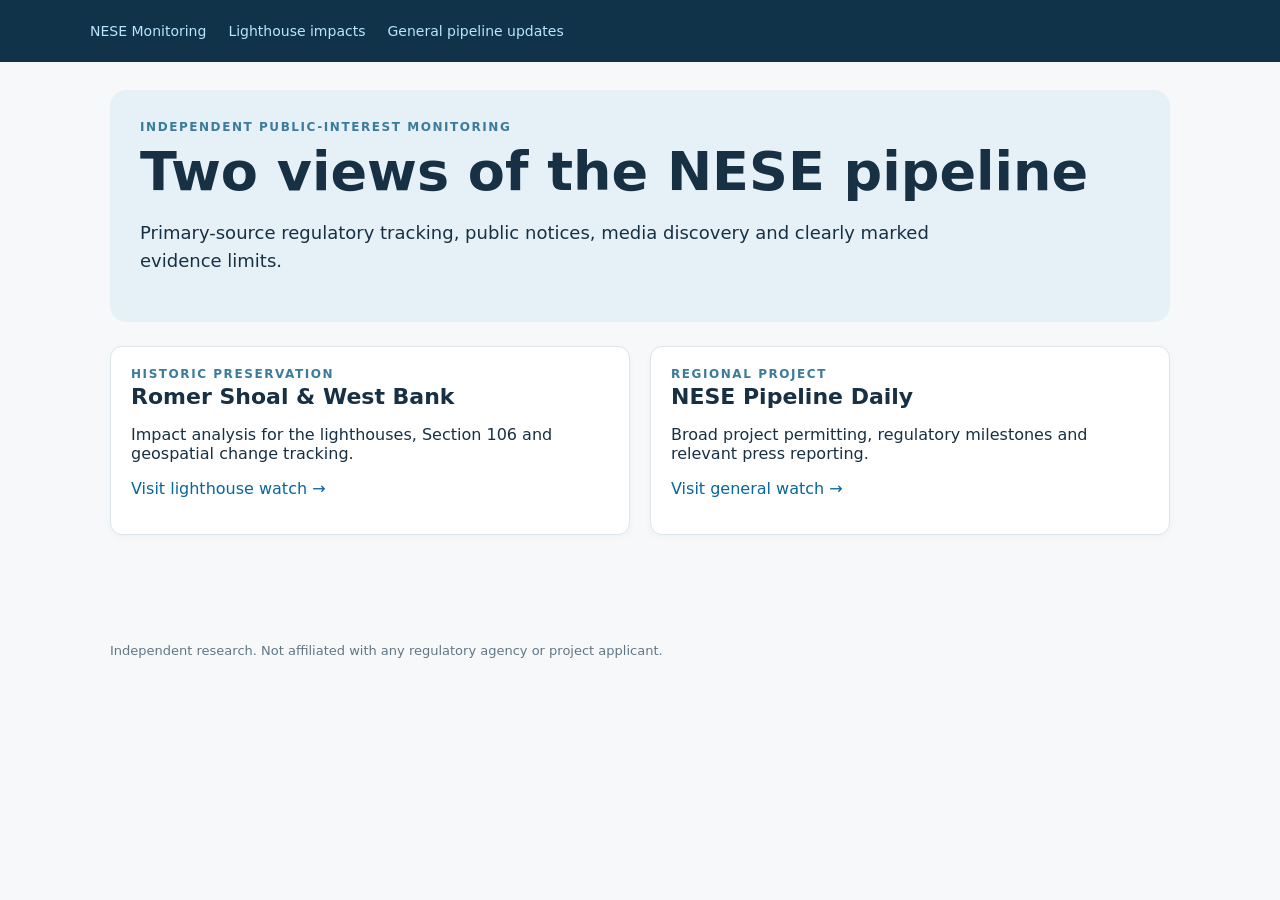
==== index.html @ 48499cb7 "Add public NESE monitoring site: index.html" ====
<!doctype html><html lang="en"><head><meta charset="utf-8"><meta name="viewport" content="width=device-width,initial-scale=1"><title>NESE Independent Monitoring</title><link rel="stylesheet" href="/assets/style.css"></head><body><header><nav><a href="/">NESE Monitoring</a><a href="/lighthouse/">Lighthouse impacts</a><a href="/pipeline/">General pipeline updates</a></nav></header><main><section class="hero"><div class="eyebrow">Independent public-interest monitoring</div><h1>Two views of the NESE pipeline</h1><p class="lead">Primary-source regulatory tracking, public notices, media discovery and clearly marked evidence limits.</p></section><div class="two"><section class="card"><div class="eyebrow">Historic preservation</div><h2>Romer Shoal & West Bank</h2><p>Impact analysis for the lighthouses, Section 106 and geospatial change tracking.</p><p><a href="/lighthouse/">Visit lighthouse watch →</a></p></section><section class="card"><div class="eyebrow">Regional project</div><h2>NESE Pipeline Daily</h2><p>Broad project permitting, regulatory milestones and relevant press reporting.</p><p><a href="/pipeline/">Visit general watch →</a></p></section></div></main><footer>Independent research. Not affiliated with any regulatory agency or project applicant.</footer></body></html>
---- assets/style.css ----
:root{font-family:Inter,system-ui,-apple-system,sans-serif;background:#f6f8fa;color:#183044;font-synthesis:none}*{box-sizing:border-box}body{margin:0}a{color:#07669d;text-decoration:none}a:hover{text-decoration:underline}header{background:#103349;color:white;padding:23px max(24px,calc((100vw - 1100px)/2))}header a{color:#b8e5ff}nav{display:flex;gap:22px;flex-wrap:wrap;font-size:14px}main{max-width:1100px;margin:auto;padding:28px 20px 90px}.eyebrow{text-transform:uppercase;letter-spacing:.13em;font-size:12px;font-weight:700;color:#3b7b9c}.hero{background:#e6f1f7;border-radius:16px;padding:30px;margin-bottom:24px}.hero h1{font-size:clamp(32px,5vw,54px);line-height:1.05;margin:10px 0}.lead{font-size:18px;line-height:1.55;max-width:850px}.grid{display:grid;grid-template-columns:2fr 1fr;gap:24px}.card{background:white;border:1px solid #dce5ea;border-radius:12px;padding:20px;margin-bottom:18px;box-shadow:0 2px 8px #10334908}h2{font-size:22px;margin:3px 0 14px}h3{margin:14px 0 8px;font-size:16px}.bullets{padding-left:21px}.bullets li{margin:12px 0;line-height:1.5}.tag{font-size:11px;border-radius:20px;padding:4px 10px;font-weight:700;text-transform:uppercase;white-space:nowrap}.verified{background:#e2f2e9;color:#266345}.unverified{background:#fff2da;color:#805317}.date{color:#537083;font-size:13px}.source{font-size:13px;margin-top:6px;word-break:break-word}.entry{border-top:1px solid #e3e9ef;padding:14px 0}.entry:first-of-type{border-top:0}.entry h3{margin:6px 0}.status{font-weight:600;color:#375870}.muted{color:#60798b}.two{display:grid;grid-template-columns:1fr 1fr;gap:20px}footer{max-width:1100px;margin:0 auto 40px;padding:0 20px;color:#617786;font-size:13px}@media(max-width:750px){.grid,.two{grid-template-columns:1fr}header{padding:20px}.hero{padding:22px}}
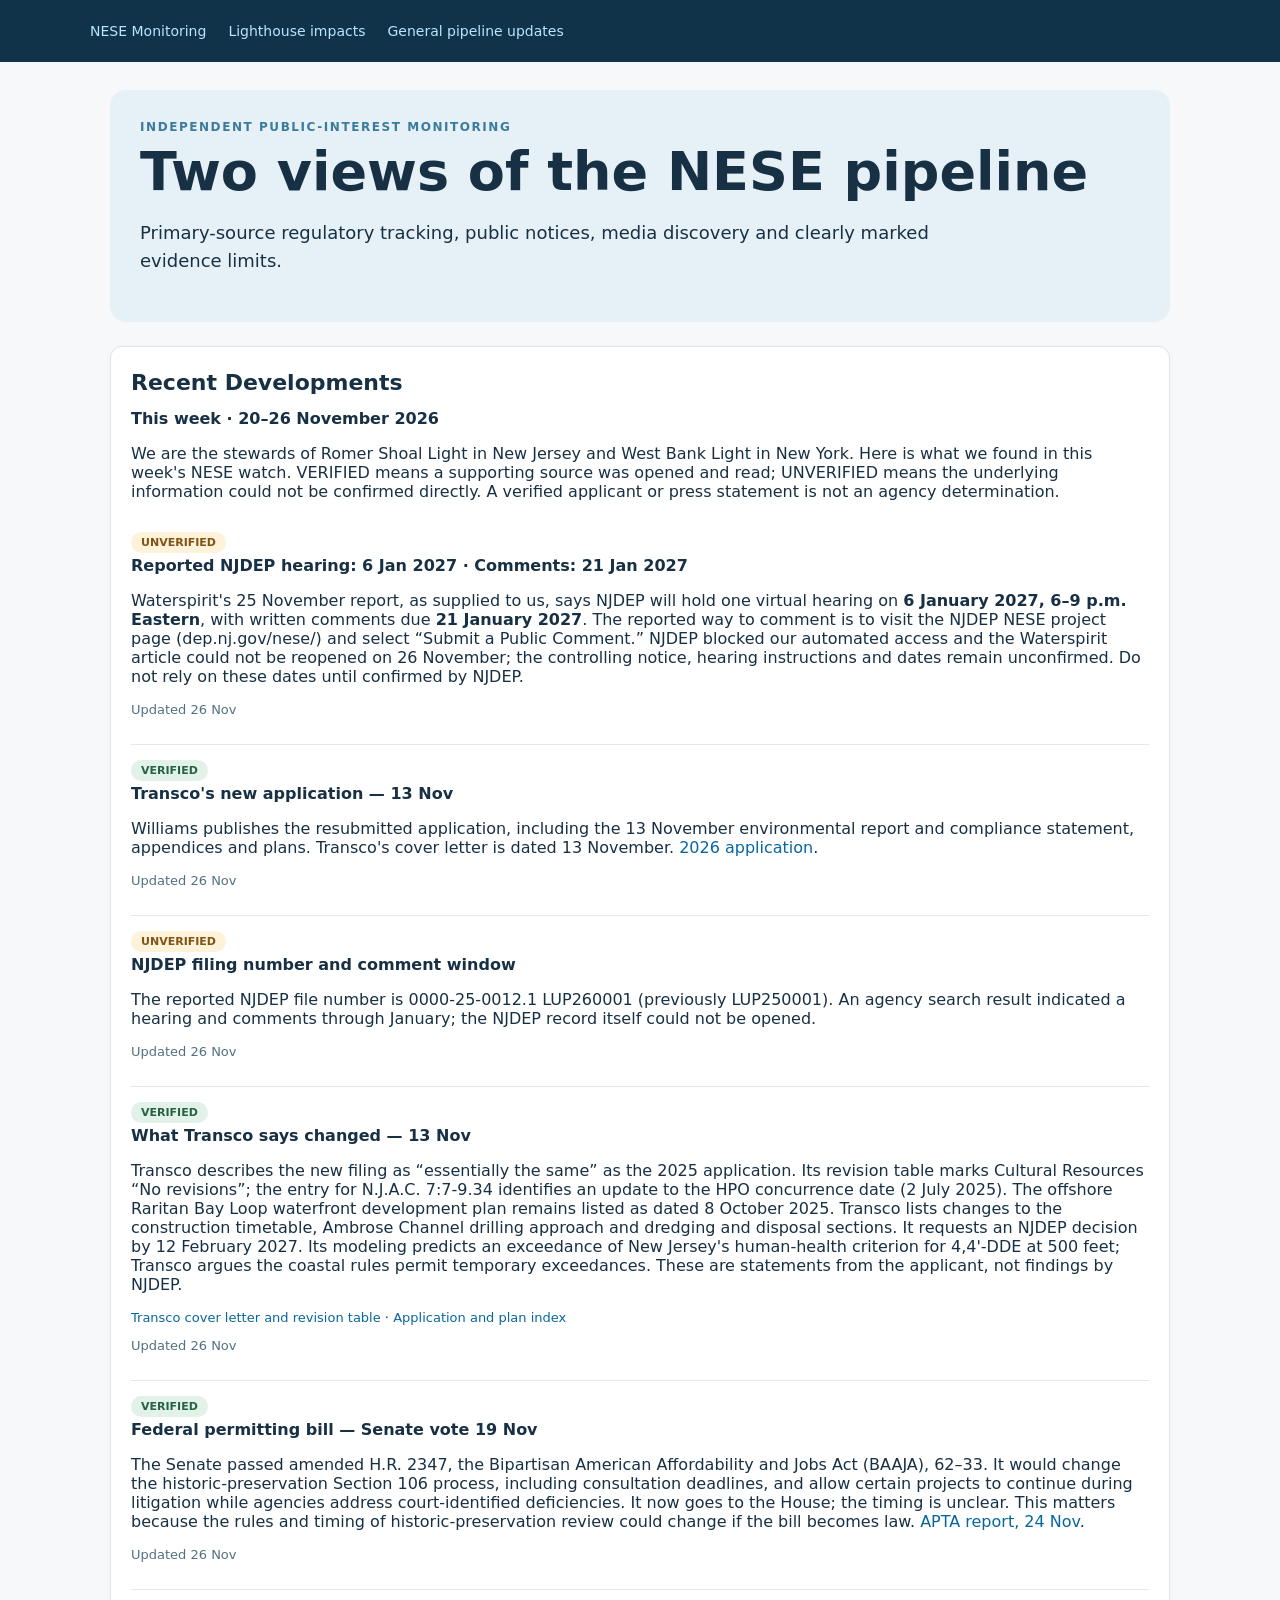
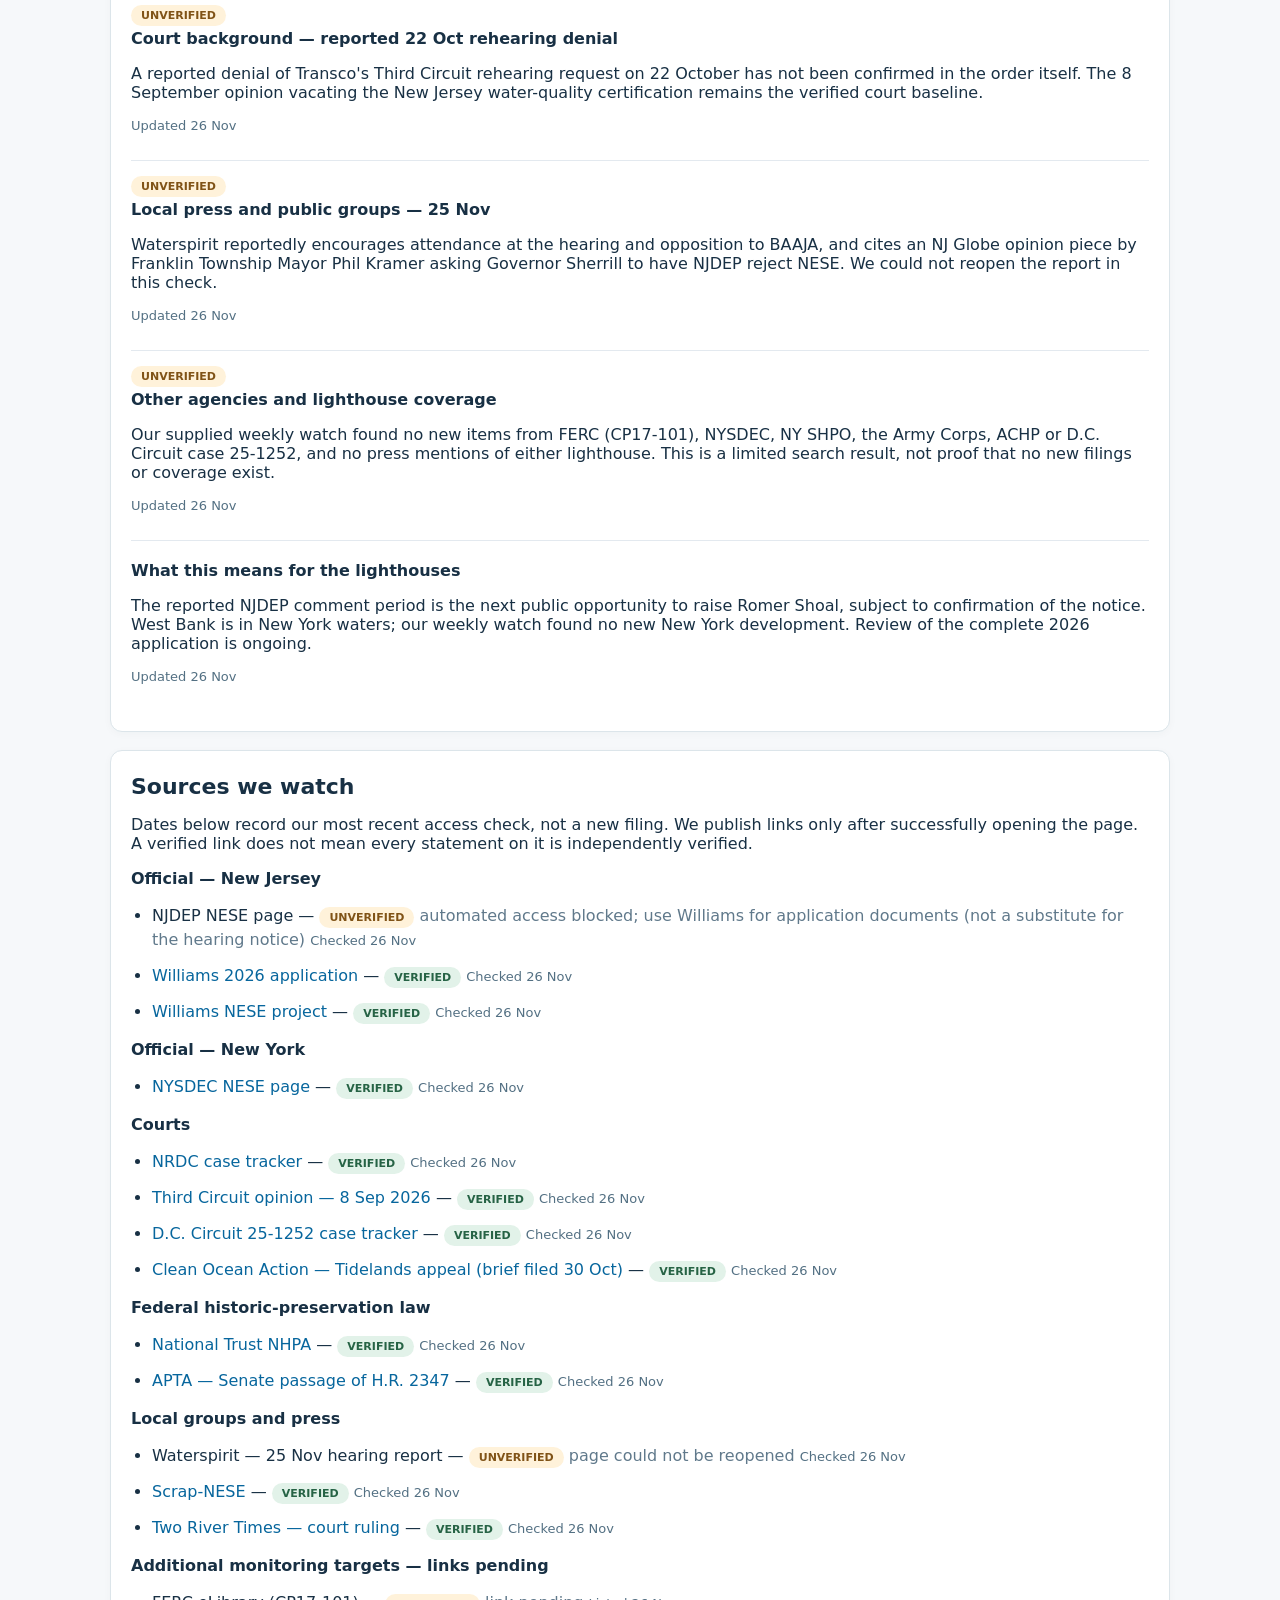
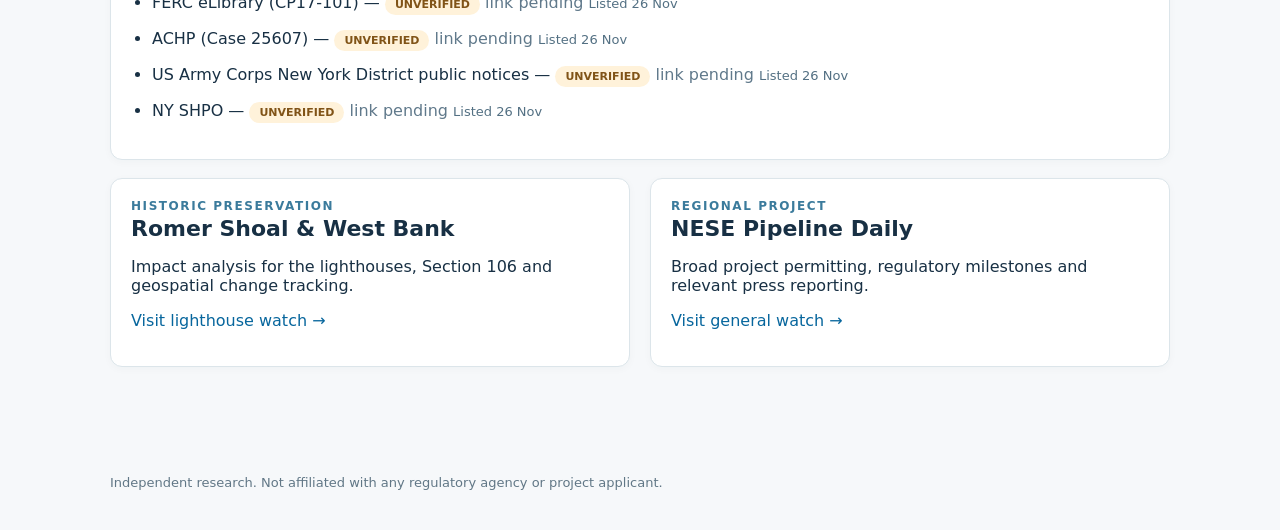
==== commit 3793209f: "Publish dated Nov 20–26 NESE developments and monitored sources" ====
--- a/index.html
+++ b/index.html
@@ -1 +1 @@
-<!doctype html><html lang="en"><head><meta charset="utf-8"><meta name="viewport" content="width=device-width,initial-scale=1"><title>NESE Independent Monitoring</title><link rel="stylesheet" href="/assets/style.css"></head><body><header><nav><a href="/">NESE Monitoring</a><a href="/lighthouse/">Lighthouse impacts</a><a href="/pipeline/">General pipeline updates</a></nav></header><main><section class="hero"><div class="eyebrow">Independent public-interest monitoring</div><h1>Two views of the NESE pipeline</h1><p class="lead">Primary-source regulatory tracking, public notices, media discovery and clearly marked evidence limits.</p></section><div class="two"><section class="card"><div class="eyebrow">Historic preservation</div><h2>Romer Shoal & West Bank</h2><p>Impact analysis for the lighthouses, Section 106 and geospatial change tracking.</p><p><a href="/lighthouse/">Visit lighthouse watch →</a></p></section><section class="card"><div class="eyebrow">Regional project</div><h2>NESE Pipeline Daily</h2><p>Broad project permitting, regulatory milestones and relevant press reporting.</p><p><a href="/pipeline/">Visit general watch →</a></p></section></div></main><footer>Independent research. Not affiliated with any regulatory agency or project applicant.</footer></body></html>+<!doctype html><html lang="en"><head><meta charset="utf-8"><meta name="viewport" content="width=device-width,initial-scale=1"><title>NESE Independent Monitoring</title><link rel="stylesheet" href="/assets/style.css"></head><body><header><nav><a href="/">NESE Monitoring</a><a href="/lighthouse/">Lighthouse impacts</a><a href="/pipeline/">General pipeline updates</a></nav></header><main><section class="hero"><div class="eyebrow">Independent public-interest monitoring</div><h1>Two views of the NESE pipeline</h1><p class="lead">Primary-source regulatory tracking, public notices, media discovery and clearly marked evidence limits.</p></section><section class="card" id="recent-developments"><h2>Recent Developments</h2><h3>This week · 20–26 November 2026</h3><p>We are the stewards of Romer Shoal Light in New Jersey and West Bank Light in New York. Here is what we found in this week's NESE watch. VERIFIED means a supporting source was opened and read; UNVERIFIED means the underlying information could not be confirmed directly. A verified applicant or press statement is not an agency determination.</p><article class="entry"><span class="tag unverified">UNVERIFIED</span><h3>Reported NJDEP hearing: 6 Jan 2027 · Comments: 21 Jan 2027</h3><p>Waterspirit's 25 November report, as supplied to us, says NJDEP will hold one virtual hearing on <strong>6 January 2027, 6–9 p.m. Eastern</strong>, with written comments due <strong>21 January 2027</strong>. The reported way to comment is to visit the NJDEP NESE project page (dep.nj.gov/nese/) and select “Submit a Public Comment.” NJDEP blocked our automated access and the Waterspirit article could not be reopened on 26 November; the controlling notice, hearing instructions and dates remain unconfirmed. Do not rely on these dates until confirmed by NJDEP.</p><p class="date">Updated 26 Nov</p></article><article class="entry"><span class="tag verified">VERIFIED</span><h3>Transco's new application — 13 Nov</h3><p>Williams publishes the resubmitted application, including the 13 November environmental report and compliance statement, appendices and plans. Transco's cover letter is dated 13 November. <a href="https://www.williams.com/nese-njdep-application/" target="_blank" rel="noopener">2026 application</a>.</p><p class="date">Updated 26 Nov</p></article><article class="entry"><span class="tag unverified">UNVERIFIED</span><h3>NJDEP filing number and comment window</h3><p>The reported NJDEP file number is 0000-25-0012.1 LUP260001 (previously LUP250001). An agency search result indicated a hearing and comments through January; the NJDEP record itself could not be opened.</p><p class="date">Updated 26 Nov</p></article><article class="entry"><span class="tag verified">VERIFIED</span><h3>What Transco says changed — 13 Nov</h3><p>Transco describes the new filing as “essentially the same” as the 2025 application. Its revision table marks Cultural Resources “No revisions”; the entry for N.J.A.C. 7:7-9.34 identifies an update to the HPO concurrence date (2 July 2025). The offshore Raritan Bay Loop waterfront development plan remains listed as dated 8 October 2025. Transco lists changes to the construction timetable, Ambrose Channel drilling approach and dredging and disposal sections. It requests an NJDEP decision by 12 February 2027. Its modeling predicts an exceedance of New Jersey's human-health criterion for 4,4'-DDE at 500 feet; Transco argues the coastal rules permit temporary exceedances. These are statements from the applicant, not findings by NJDEP.</p><p class="source"><a href="https://www.williams.com/wp-content/uploads/sites/14/2026/11/NESE-2-NJDEP_Transmittal-letter-Summary_11.12.2026.pdf" target="_blank" rel="noopener">Transco cover letter and revision table</a> · <a href="https://www.williams.com/nese-njdep-application/" target="_blank" rel="noopener">Application and plan index</a></p><p class="date">Updated 26 Nov</p></article><article class="entry"><span class="tag verified">VERIFIED</span><h3>Federal permitting bill — Senate vote 19 Nov</h3><p>The Senate passed amended H.R. 2347, the Bipartisan American Affordability and Jobs Act (BAAJA), 62–33. It would change the historic-preservation Section 106 process, including consultation deadlines, and allow certain projects to continue during litigation while agencies address court-identified deficiencies. It now goes to the House; the timing is unclear. This matters because the rules and timing of historic-preservation review could change if the bill becomes law. <a href="https://aptapassengertransport.com/senate-passes-bipartisan-permitting-reform-bill-to-accelerate-federal-environmental-review/" target="_blank" rel="noopener">APTA report, 24 Nov</a>.</p><p class="date">Updated 26 Nov</p></article><article class="entry"><span class="tag unverified">UNVERIFIED</span><h3>Court background — reported 22 Oct rehearing denial</h3><p>A reported denial of Transco's Third Circuit rehearing request on 22 October has not been confirmed in the order itself. The 8 September opinion vacating the New Jersey water-quality certification remains the verified court baseline.</p><p class="date">Updated 26 Nov</p></article><article class="entry"><span class="tag unverified">UNVERIFIED</span><h3>Local press and public groups — 25 Nov</h3><p>Waterspirit reportedly encourages attendance at the hearing and opposition to BAAJA, and cites an NJ Globe opinion piece by Franklin Township Mayor Phil Kramer asking Governor Sherrill to have NJDEP reject NESE. We could not reopen the report in this check.</p><p class="date">Updated 26 Nov</p></article><article class="entry"><span class="tag unverified">UNVERIFIED</span><h3>Other agencies and lighthouse coverage</h3><p>Our supplied weekly watch found no new items from FERC (CP17-101), NYSDEC, NY SHPO, the Army Corps, ACHP or D.C. Circuit case 25-1252, and no press mentions of either lighthouse. This is a limited search result, not proof that no new filings or coverage exist.</p><p class="date">Updated 26 Nov</p></article><article class="entry"><h3>What this means for the lighthouses</h3><p>The reported NJDEP comment period is the next public opportunity to raise Romer Shoal, subject to confirmation of the notice. West Bank is in New York waters; our weekly watch found no new New York development. Review of the complete 2026 application is ongoing.</p><p class="date">Updated 26 Nov</p></article></section><section class="card" id="sources-we-watch"><h2>Sources we watch</h2><p>Dates below record our most recent access check, not a new filing. We publish links only after successfully opening the page. A verified link does not mean every statement on it is independently verified.</p><h3>Official — New Jersey</h3><ul class="bullets"><li>NJDEP NESE page — <span class="tag unverified">UNVERIFIED</span> <span class="muted">automated access blocked; use Williams for application documents (not a substitute for the hearing notice)</span> <span class="date">Checked 26 Nov</span></li><li><a href="https://www.williams.com/nese-njdep-application/" target="_blank" rel="noopener">Williams 2026 application</a> — <span class="tag verified">VERIFIED</span> <span class="date">Checked 26 Nov</span></li><li><a href="https://www.williams.com/expansion-project/northeast-supply-enhancement/" target="_blank" rel="noopener">Williams NESE project</a> — <span class="tag verified">VERIFIED</span> <span class="date">Checked 26 Nov</span></li></ul><h3>Official — New York</h3><ul class="bullets"><li><a href="https://dec.ny.gov/environmental-protection/facilities-in-your-neighborhood/northeast-supply-enhancement-project-nese" target="_blank" rel="noopener">NYSDEC NESE page</a> — <span class="tag verified">VERIFIED</span> <span class="date">Checked 26 Nov</span></li></ul><h3>Courts</h3><ul class="bullets"><li><a href="https://www.nrdc.org/court-battles/northeast-supply-enhancement-nese-pipeline-lawsuits" target="_blank" rel="noopener">NRDC case tracker</a> — <span class="tag verified">VERIFIED</span> <span class="date">Checked 26 Nov</span></li><li><a href="https://www2.ca3.uscourts.gov/opinarch/261252p.pdf" target="_blank" rel="noopener">Third Circuit opinion — 8 Sep 2026</a> — <span class="tag verified">VERIFIED</span> <span class="date">Checked 26 Nov</span></li><li><a href="https://www.climatecasechart.com/collections/central-jersey-safe-energy-coalition-v-federal-energy-regulatory-commission_f946" target="_blank" rel="noopener">D.C. Circuit 25-1252 case tracker</a> — <span class="tag verified">VERIFIED</span> <span class="date">Checked 26 Nov</span></li><li><a href="https://cleanoceanaction.org/issues-campaigns/energy/williams-nese-project" target="_blank" rel="noopener">Clean Ocean Action — Tidelands appeal (brief filed 30 Oct)</a> — <span class="tag verified">VERIFIED</span> <span class="date">Checked 26 Nov</span></li></ul><h3>Federal historic-preservation law</h3><ul class="bullets"><li><a href="https://savingplaces.org/nhpa" target="_blank" rel="noopener">National Trust NHPA</a> — <span class="tag verified">VERIFIED</span> <span class="date">Checked 26 Nov</span></li><li><a href="https://aptapassengertransport.com/senate-passes-bipartisan-permitting-reform-bill-to-accelerate-federal-environmental-review/" target="_blank" rel="noopener">APTA — Senate passage of H.R. 2347</a> — <span class="tag verified">VERIFIED</span> <span class="date">Checked 26 Nov</span></li></ul><h3>Local groups and press</h3><ul class="bullets"><li>Waterspirit — 25 Nov hearing report — <span class="tag unverified">UNVERIFIED</span> <span class="muted">page could not be reopened</span> <span class="date">Checked 26 Nov</span></li><li><a href="https://www.scrap-nese.org/" target="_blank" rel="noopener">Scrap-NESE</a> — <span class="tag verified">VERIFIED</span> <span class="date">Checked 26 Nov</span></li><li><a href="https://tworivertimes.com/federal-court-overturns-vital-nese-pipeline-certification/" target="_blank" rel="noopener">Two River Times — court ruling</a> — <span class="tag verified">VERIFIED</span> <span class="date">Checked 26 Nov</span></li></ul><h3>Additional monitoring targets — links pending</h3><ul class="bullets"><li>FERC eLibrary (CP17-101) — <span class="tag unverified">UNVERIFIED</span> <span class="muted">link pending</span> <span class="date">Listed 26 Nov</span></li><li>ACHP (Case 25607) — <span class="tag unverified">UNVERIFIED</span> <span class="muted">link pending</span> <span class="date">Listed 26 Nov</span></li><li>US Army Corps New York District public notices — <span class="tag unverified">UNVERIFIED</span> <span class="muted">link pending</span> <span class="date">Listed 26 Nov</span></li><li>NY SHPO — <span class="tag unverified">UNVERIFIED</span> <span class="muted">link pending</span> <span class="date">Listed 26 Nov</span></li></ul></section><div class="two"><section class="card"><div class="eyebrow">Historic preservation</div><h2>Romer Shoal & West Bank</h2><p>Impact analysis for the lighthouses, Section 106 and geospatial change tracking.</p><p><a href="/lighthouse/">Visit lighthouse watch →</a></p></section><section class="card"><div class="eyebrow">Regional project</div><h2>NESE Pipeline Daily</h2><p>Broad project permitting, regulatory milestones and relevant press reporting.</p><p><a href="/pipeline/">Visit general watch →</a></p></section></div></main><footer>Independent research. Not affiliated with any regulatory agency or project applicant.</footer></body></html>
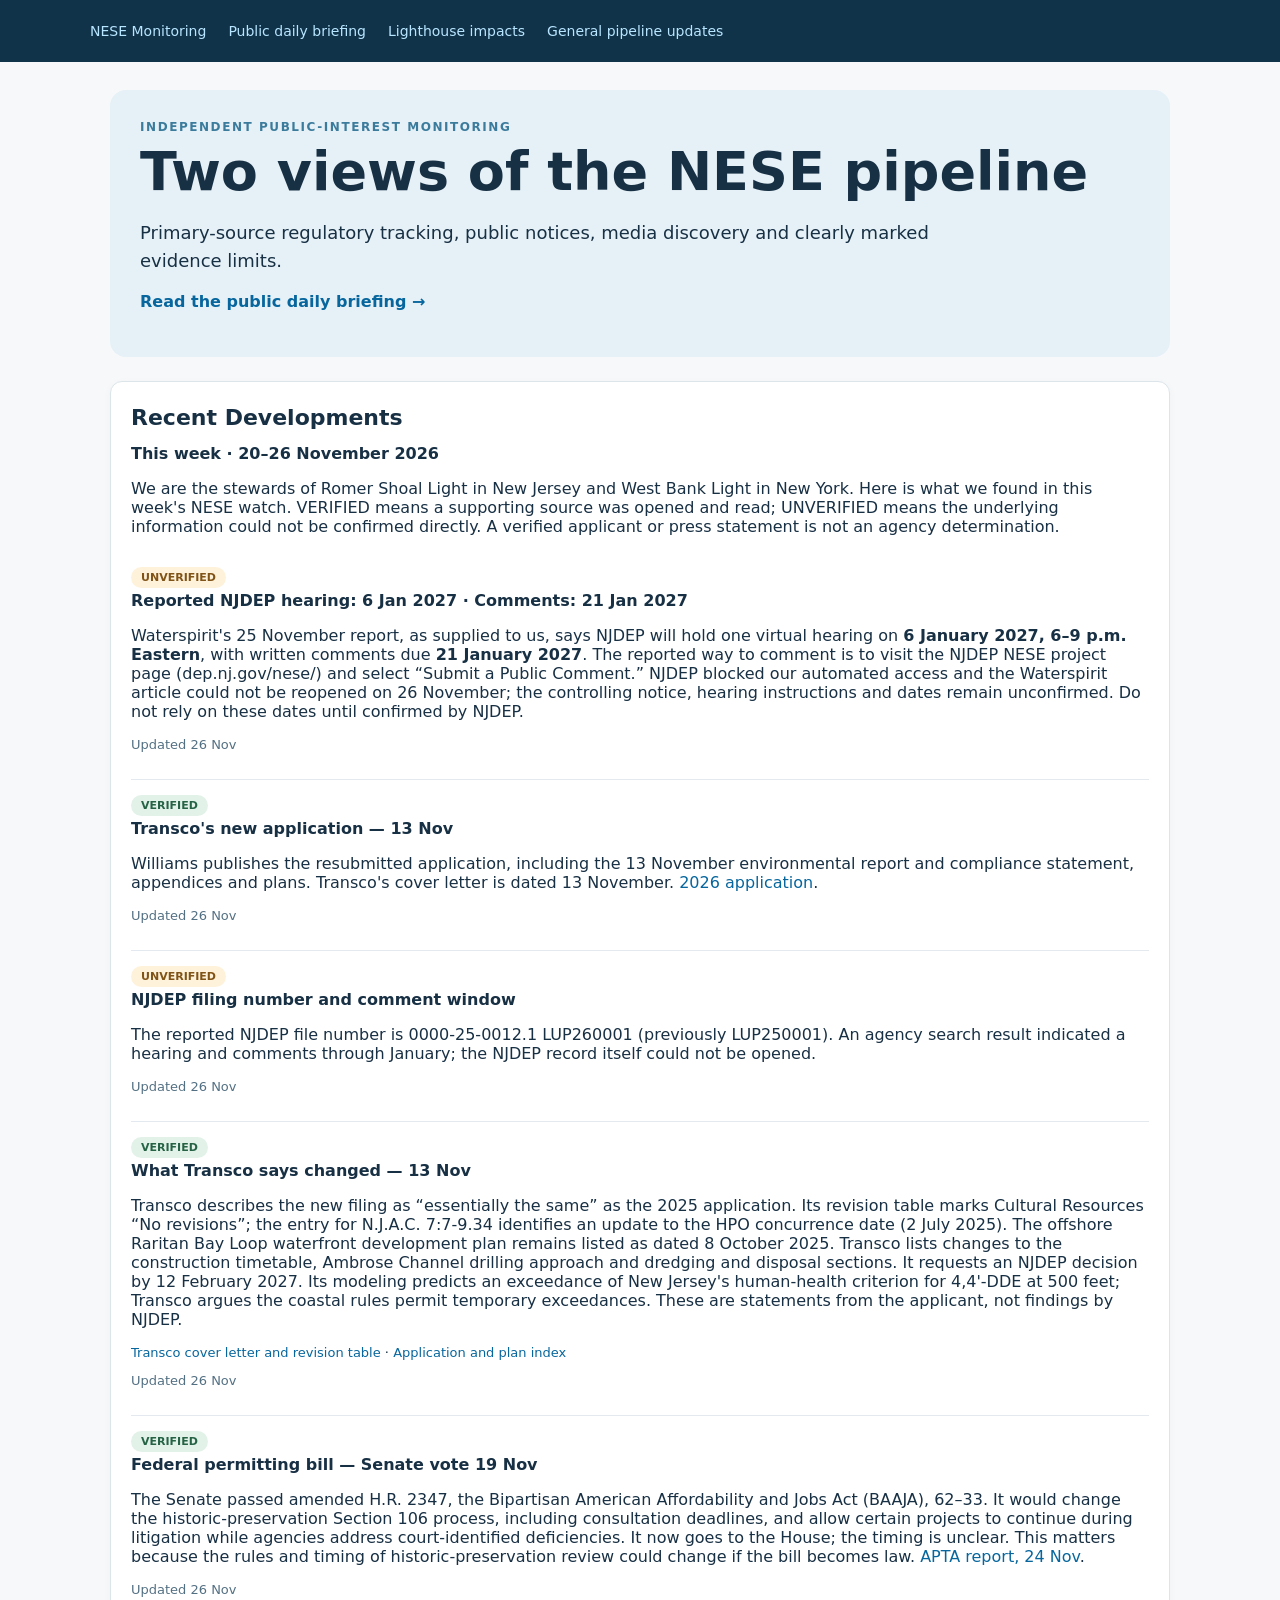
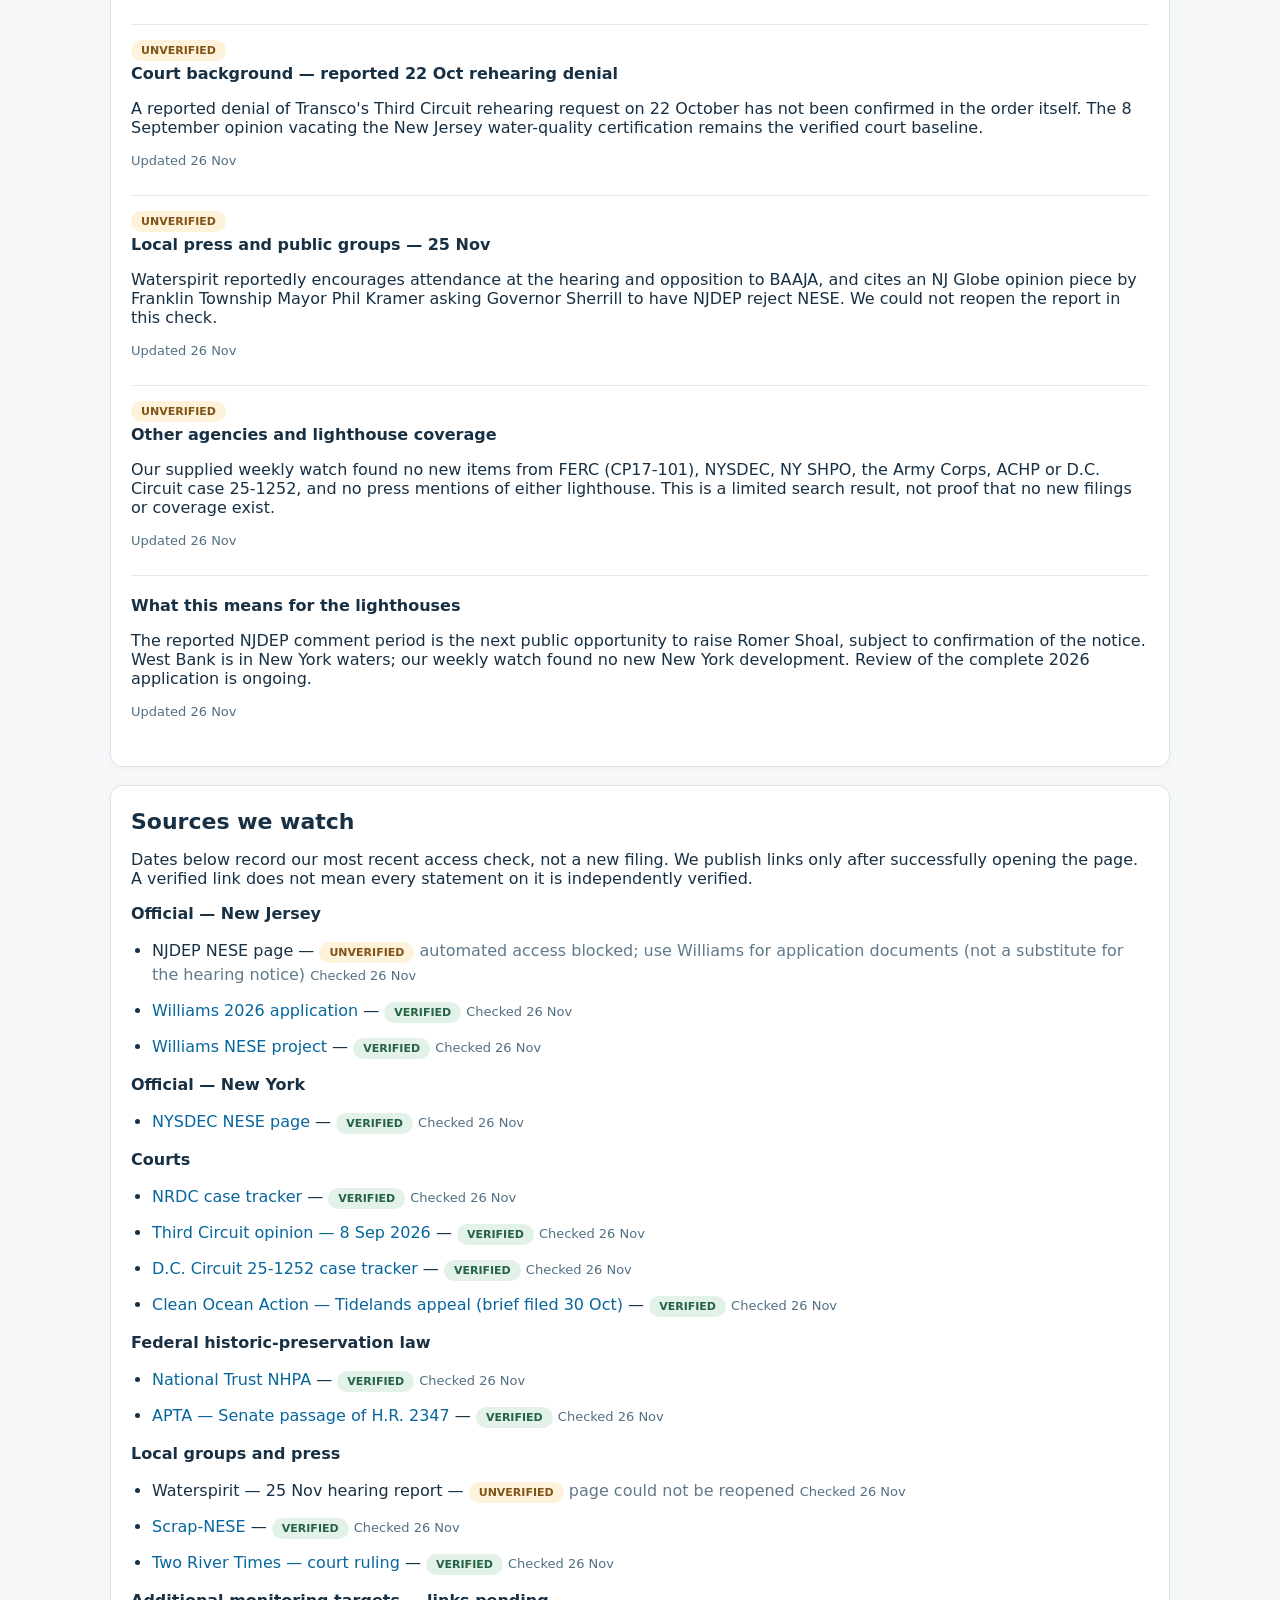
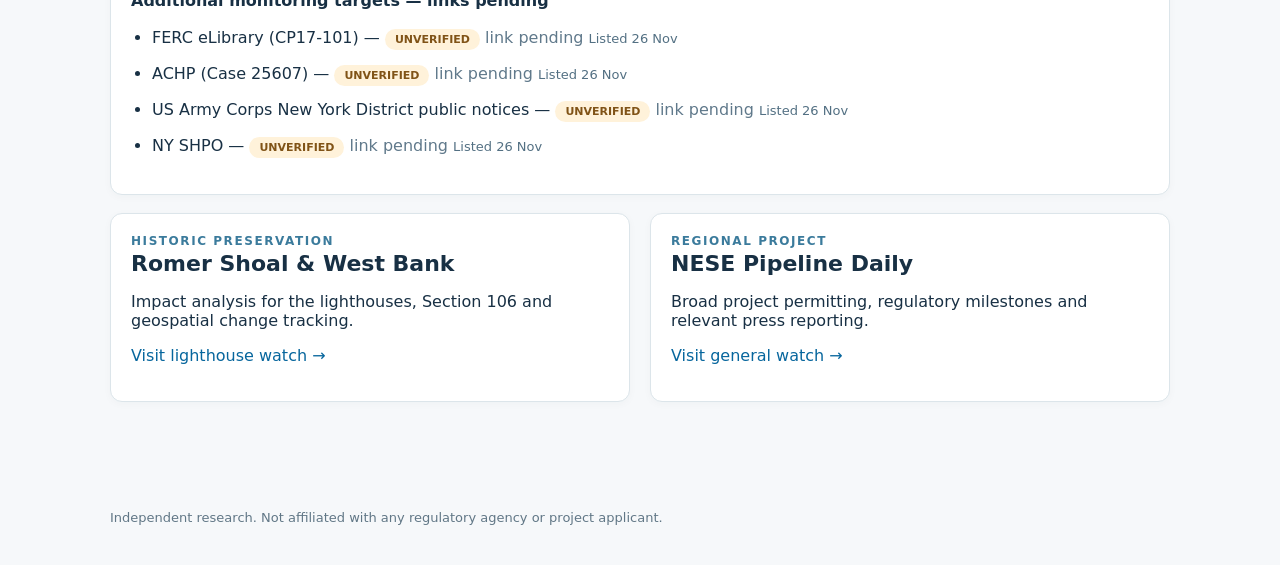
==== commit 021d2bb2: "Link public daily briefing from NESE site navigation" ====
--- a/index.html
+++ b/index.html
@@ -1 +1 @@
-<!doctype html><html lang="en"><head><meta charset="utf-8"><meta name="viewport" content="width=device-width,initial-scale=1"><title>NESE Independent Monitoring</title><link rel="stylesheet" href="/assets/style.css"></head><body><header><nav><a href="/">NESE Monitoring</a><a href="/lighthouse/">Lighthouse impacts</a><a href="/pipeline/">General pipeline updates</a></nav></header><main><section class="hero"><div class="eyebrow">Independent public-interest monitoring</div><h1>Two views of the NESE pipeline</h1><p class="lead">Primary-source regulatory tracking, public notices, media discovery and clearly marked evidence limits.</p></section><section class="card" id="recent-developments"><h2>Recent Developments</h2><h3>This week · 20–26 November 2026</h3><p>We are the stewards of Romer Shoal Light in New Jersey and West Bank Light in New York. Here is what we found in this week's NESE watch. VERIFIED means a supporting source was opened and read; UNVERIFIED means the underlying information could not be confirmed directly. A verified applicant or press statement is not an agency determination.</p><article class="entry"><span class="tag unverified">UNVERIFIED</span><h3>Reported NJDEP hearing: 6 Jan 2027 · Comments: 21 Jan 2027</h3><p>Waterspirit's 25 November report, as supplied to us, says NJDEP will hold one virtual hearing on <strong>6 January 2027, 6–9 p.m. Eastern</strong>, with written comments due <strong>21 January 2027</strong>. The reported way to comment is to visit the NJDEP NESE project page (dep.nj.gov/nese/) and select “Submit a Public Comment.” NJDEP blocked our automated access and the Waterspirit article could not be reopened on 26 November; the controlling notice, hearing instructions and dates remain unconfirmed. Do not rely on these dates until confirmed by NJDEP.</p><p class="date">Updated 26 Nov</p></article><article class="entry"><span class="tag verified">VERIFIED</span><h3>Transco's new application — 13 Nov</h3><p>Williams publishes the resubmitted application, including the 13 November environmental report and compliance statement, appendices and plans. Transco's cover letter is dated 13 November. <a href="https://www.williams.com/nese-njdep-application/" target="_blank" rel="noopener">2026 application</a>.</p><p class="date">Updated 26 Nov</p></article><article class="entry"><span class="tag unverified">UNVERIFIED</span><h3>NJDEP filing number and comment window</h3><p>The reported NJDEP file number is 0000-25-0012.1 LUP260001 (previously LUP250001). An agency search result indicated a hearing and comments through January; the NJDEP record itself could not be opened.</p><p class="date">Updated 26 Nov</p></article><article class="entry"><span class="tag verified">VERIFIED</span><h3>What Transco says changed — 13 Nov</h3><p>Transco describes the new filing as “essentially the same” as the 2025 application. Its revision table marks Cultural Resources “No revisions”; the entry for N.J.A.C. 7:7-9.34 identifies an update to the HPO concurrence date (2 July 2025). The offshore Raritan Bay Loop waterfront development plan remains listed as dated 8 October 2025. Transco lists changes to the construction timetable, Ambrose Channel drilling approach and dredging and disposal sections. It requests an NJDEP decision by 12 February 2027. Its modeling predicts an exceedance of New Jersey's human-health criterion for 4,4'-DDE at 500 feet; Transco argues the coastal rules permit temporary exceedances. These are statements from the applicant, not findings by NJDEP.</p><p class="source"><a href="https://www.williams.com/wp-content/uploads/sites/14/2026/11/NESE-2-NJDEP_Transmittal-letter-Summary_11.12.2026.pdf" target="_blank" rel="noopener">Transco cover letter and revision table</a> · <a href="https://www.williams.com/nese-njdep-application/" target="_blank" rel="noopener">Application and plan index</a></p><p class="date">Updated 26 Nov</p></article><article class="entry"><span class="tag verified">VERIFIED</span><h3>Federal permitting bill — Senate vote 19 Nov</h3><p>The Senate passed amended H.R. 2347, the Bipartisan American Affordability and Jobs Act (BAAJA), 62–33. It would change the historic-preservation Section 106 process, including consultation deadlines, and allow certain projects to continue during litigation while agencies address court-identified deficiencies. It now goes to the House; the timing is unclear. This matters because the rules and timing of historic-preservation review could change if the bill becomes law. <a href="https://aptapassengertransport.com/senate-passes-bipartisan-permitting-reform-bill-to-accelerate-federal-environmental-review/" target="_blank" rel="noopener">APTA report, 24 Nov</a>.</p><p class="date">Updated 26 Nov</p></article><article class="entry"><span class="tag unverified">UNVERIFIED</span><h3>Court background — reported 22 Oct rehearing denial</h3><p>A reported denial of Transco's Third Circuit rehearing request on 22 October has not been confirmed in the order itself. The 8 September opinion vacating the New Jersey water-quality certification remains the verified court baseline.</p><p class="date">Updated 26 Nov</p></article><article class="entry"><span class="tag unverified">UNVERIFIED</span><h3>Local press and public groups — 25 Nov</h3><p>Waterspirit reportedly encourages attendance at the hearing and opposition to BAAJA, and cites an NJ Globe opinion piece by Franklin Township Mayor Phil Kramer asking Governor Sherrill to have NJDEP reject NESE. We could not reopen the report in this check.</p><p class="date">Updated 26 Nov</p></article><article class="entry"><span class="tag unverified">UNVERIFIED</span><h3>Other agencies and lighthouse coverage</h3><p>Our supplied weekly watch found no new items from FERC (CP17-101), NYSDEC, NY SHPO, the Army Corps, ACHP or D.C. Circuit case 25-1252, and no press mentions of either lighthouse. This is a limited search result, not proof that no new filings or coverage exist.</p><p class="date">Updated 26 Nov</p></article><article class="entry"><h3>What this means for the lighthouses</h3><p>The reported NJDEP comment period is the next public opportunity to raise Romer Shoal, subject to confirmation of the notice. West Bank is in New York waters; our weekly watch found no new New York development. Review of the complete 2026 application is ongoing.</p><p class="date">Updated 26 Nov</p></article></section><section class="card" id="sources-we-watch"><h2>Sources we watch</h2><p>Dates below record our most recent access check, not a new filing. We publish links only after successfully opening the page. A verified link does not mean every statement on it is independently verified.</p><h3>Official — New Jersey</h3><ul class="bullets"><li>NJDEP NESE page — <span class="tag unverified">UNVERIFIED</span> <span class="muted">automated access blocked; use Williams for application documents (not a substitute for the hearing notice)</span> <span class="date">Checked 26 Nov</span></li><li><a href="https://www.williams.com/nese-njdep-application/" target="_blank" rel="noopener">Williams 2026 application</a> — <span class="tag verified">VERIFIED</span> <span class="date">Checked 26 Nov</span></li><li><a href="https://www.williams.com/expansion-project/northeast-supply-enhancement/" target="_blank" rel="noopener">Williams NESE project</a> — <span class="tag verified">VERIFIED</span> <span class="date">Checked 26 Nov</span></li></ul><h3>Official — New York</h3><ul class="bullets"><li><a href="https://dec.ny.gov/environmental-protection/facilities-in-your-neighborhood/northeast-supply-enhancement-project-nese" target="_blank" rel="noopener">NYSDEC NESE page</a> — <span class="tag verified">VERIFIED</span> <span class="date">Checked 26 Nov</span></li></ul><h3>Courts</h3><ul class="bullets"><li><a href="https://www.nrdc.org/court-battles/northeast-supply-enhancement-nese-pipeline-lawsuits" target="_blank" rel="noopener">NRDC case tracker</a> — <span class="tag verified">VERIFIED</span> <span class="date">Checked 26 Nov</span></li><li><a href="https://www2.ca3.uscourts.gov/opinarch/261252p.pdf" target="_blank" rel="noopener">Third Circuit opinion — 8 Sep 2026</a> — <span class="tag verified">VERIFIED</span> <span class="date">Checked 26 Nov</span></li><li><a href="https://www.climatecasechart.com/collections/central-jersey-safe-energy-coalition-v-federal-energy-regulatory-commission_f946" target="_blank" rel="noopener">D.C. Circuit 25-1252 case tracker</a> — <span class="tag verified">VERIFIED</span> <span class="date">Checked 26 Nov</span></li><li><a href="https://cleanoceanaction.org/issues-campaigns/energy/williams-nese-project" target="_blank" rel="noopener">Clean Ocean Action — Tidelands appeal (brief filed 30 Oct)</a> — <span class="tag verified">VERIFIED</span> <span class="date">Checked 26 Nov</span></li></ul><h3>Federal historic-preservation law</h3><ul class="bullets"><li><a href="https://savingplaces.org/nhpa" target="_blank" rel="noopener">National Trust NHPA</a> — <span class="tag verified">VERIFIED</span> <span class="date">Checked 26 Nov</span></li><li><a href="https://aptapassengertransport.com/senate-passes-bipartisan-permitting-reform-bill-to-accelerate-federal-environmental-review/" target="_blank" rel="noopener">APTA — Senate passage of H.R. 2347</a> — <span class="tag verified">VERIFIED</span> <span class="date">Checked 26 Nov</span></li></ul><h3>Local groups and press</h3><ul class="bullets"><li>Waterspirit — 25 Nov hearing report — <span class="tag unverified">UNVERIFIED</span> <span class="muted">page could not be reopened</span> <span class="date">Checked 26 Nov</span></li><li><a href="https://www.scrap-nese.org/" target="_blank" rel="noopener">Scrap-NESE</a> — <span class="tag verified">VERIFIED</span> <span class="date">Checked 26 Nov</span></li><li><a href="https://tworivertimes.com/federal-court-overturns-vital-nese-pipeline-certification/" target="_blank" rel="noopener">Two River Times — court ruling</a> — <span class="tag verified">VERIFIED</span> <span class="date">Checked 26 Nov</span></li></ul><h3>Additional monitoring targets — links pending</h3><ul class="bullets"><li>FERC eLibrary (CP17-101) — <span class="tag unverified">UNVERIFIED</span> <span class="muted">link pending</span> <span class="date">Listed 26 Nov</span></li><li>ACHP (Case 25607) — <span class="tag unverified">UNVERIFIED</span> <span class="muted">link pending</span> <span class="date">Listed 26 Nov</span></li><li>US Army Corps New York District public notices — <span class="tag unverified">UNVERIFIED</span> <span class="muted">link pending</span> <span class="date">Listed 26 Nov</span></li><li>NY SHPO — <span class="tag unverified">UNVERIFIED</span> <span class="muted">link pending</span> <span class="date">Listed 26 Nov</span></li></ul></section><div class="two"><section class="card"><div class="eyebrow">Historic preservation</div><h2>Romer Shoal & West Bank</h2><p>Impact analysis for the lighthouses, Section 106 and geospatial change tracking.</p><p><a href="/lighthouse/">Visit lighthouse watch →</a></p></section><section class="card"><div class="eyebrow">Regional project</div><h2>NESE Pipeline Daily</h2><p>Broad project permitting, regulatory milestones and relevant press reporting.</p><p><a href="/pipeline/">Visit general watch →</a></p></section></div></main><footer>Independent research. Not affiliated with any regulatory agency or project applicant.</footer></body></html>+<!doctype html><html lang="en"><head><meta charset="utf-8"><meta name="viewport" content="width=device-width,initial-scale=1"><title>NESE Independent Monitoring</title><link rel="stylesheet" href="/assets/style.css"></head><body><header><nav><a href="/">NESE Monitoring</a><a href="/briefing/">Public daily briefing</a><a href="/lighthouse/">Lighthouse impacts</a><a href="/pipeline/">General pipeline updates</a></nav></header><main><section class="hero"><div class="eyebrow">Independent public-interest monitoring</div><h1>Two views of the NESE pipeline</h1><p class="lead">Primary-source regulatory tracking, public notices, media discovery and clearly marked evidence limits.</p><p><strong><a href="/briefing/">Read the public daily briefing →</a></strong></p></section><section class="card" id="recent-developments"><h2>Recent Developments</h2><h3>This week · 20–26 November 2026</h3><p>We are the stewards of Romer Shoal Light in New Jersey and West Bank Light in New York. Here is what we found in this week's NESE watch. VERIFIED means a supporting source was opened and read; UNVERIFIED means the underlying information could not be confirmed directly. A verified applicant or press statement is not an agency determination.</p><article class="entry"><span class="tag unverified">UNVERIFIED</span><h3>Reported NJDEP hearing: 6 Jan 2027 · Comments: 21 Jan 2027</h3><p>Waterspirit's 25 November report, as supplied to us, says NJDEP will hold one virtual hearing on <strong>6 January 2027, 6–9 p.m. Eastern</strong>, with written comments due <strong>21 January 2027</strong>. The reported way to comment is to visit the NJDEP NESE project page (dep.nj.gov/nese/) and select “Submit a Public Comment.” NJDEP blocked our automated access and the Waterspirit article could not be reopened on 26 November; the controlling notice, hearing instructions and dates remain unconfirmed. Do not rely on these dates until confirmed by NJDEP.</p><p class="date">Updated 26 Nov</p></article><article class="entry"><span class="tag verified">VERIFIED</span><h3>Transco's new application — 13 Nov</h3><p>Williams publishes the resubmitted application, including the 13 November environmental report and compliance statement, appendices and plans. Transco's cover letter is dated 13 November. <a href="https://www.williams.com/nese-njdep-application/" target="_blank" rel="noopener">2026 application</a>.</p><p class="date">Updated 26 Nov</p></article><article class="entry"><span class="tag unverified">UNVERIFIED</span><h3>NJDEP filing number and comment window</h3><p>The reported NJDEP file number is 0000-25-0012.1 LUP260001 (previously LUP250001). An agency search result indicated a hearing and comments through January; the NJDEP record itself could not be opened.</p><p class="date">Updated 26 Nov</p></article><article class="entry"><span class="tag verified">VERIFIED</span><h3>What Transco says changed — 13 Nov</h3><p>Transco describes the new filing as “essentially the same” as the 2025 application. Its revision table marks Cultural Resources “No revisions”; the entry for N.J.A.C. 7:7-9.34 identifies an update to the HPO concurrence date (2 July 2025). The offshore Raritan Bay Loop waterfront development plan remains listed as dated 8 October 2025. Transco lists changes to the construction timetable, Ambrose Channel drilling approach and dredging and disposal sections. It requests an NJDEP decision by 12 February 2027. Its modeling predicts an exceedance of New Jersey's human-health criterion for 4,4'-DDE at 500 feet; Transco argues the coastal rules permit temporary exceedances. These are statements from the applicant, not findings by NJDEP.</p><p class="source"><a href="https://www.williams.com/wp-content/uploads/sites/14/2026/11/NESE-2-NJDEP_Transmittal-letter-Summary_11.12.2026.pdf" target="_blank" rel="noopener">Transco cover letter and revision table</a> · <a href="https://www.williams.com/nese-njdep-application/" target="_blank" rel="noopener">Application and plan index</a></p><p class="date">Updated 26 Nov</p></article><article class="entry"><span class="tag verified">VERIFIED</span><h3>Federal permitting bill — Senate vote 19 Nov</h3><p>The Senate passed amended H.R. 2347, the Bipartisan American Affordability and Jobs Act (BAAJA), 62–33. It would change the historic-preservation Section 106 process, including consultation deadlines, and allow certain projects to continue during litigation while agencies address court-identified deficiencies. It now goes to the House; the timing is unclear. This matters because the rules and timing of historic-preservation review could change if the bill becomes law. <a href="https://aptapassengertransport.com/senate-passes-bipartisan-permitting-reform-bill-to-accelerate-federal-environmental-review/" target="_blank" rel="noopener">APTA report, 24 Nov</a>.</p><p class="date">Updated 26 Nov</p></article><article class="entry"><span class="tag unverified">UNVERIFIED</span><h3>Court background — reported 22 Oct rehearing denial</h3><p>A reported denial of Transco's Third Circuit rehearing request on 22 October has not been confirmed in the order itself. The 8 September opinion vacating the New Jersey water-quality certification remains the verified court baseline.</p><p class="date">Updated 26 Nov</p></article><article class="entry"><span class="tag unverified">UNVERIFIED</span><h3>Local press and public groups — 25 Nov</h3><p>Waterspirit reportedly encourages attendance at the hearing and opposition to BAAJA, and cites an NJ Globe opinion piece by Franklin Township Mayor Phil Kramer asking Governor Sherrill to have NJDEP reject NESE. We could not reopen the report in this check.</p><p class="date">Updated 26 Nov</p></article><article class="entry"><span class="tag unverified">UNVERIFIED</span><h3>Other agencies and lighthouse coverage</h3><p>Our supplied weekly watch found no new items from FERC (CP17-101), NYSDEC, NY SHPO, the Army Corps, ACHP or D.C. Circuit case 25-1252, and no press mentions of either lighthouse. This is a limited search result, not proof that no new filings or coverage exist.</p><p class="date">Updated 26 Nov</p></article><article class="entry"><h3>What this means for the lighthouses</h3><p>The reported NJDEP comment period is the next public opportunity to raise Romer Shoal, subject to confirmation of the notice. West Bank is in New York waters; our weekly watch found no new New York development. Review of the complete 2026 application is ongoing.</p><p class="date">Updated 26 Nov</p></article></section><section class="card" id="sources-we-watch"><h2>Sources we watch</h2><p>Dates below record our most recent access check, not a new filing. We publish links only after successfully opening the page. A verified link does not mean every statement on it is independently verified.</p><h3>Official — New Jersey</h3><ul class="bullets"><li>NJDEP NESE page — <span class="tag unverified">UNVERIFIED</span> <span class="muted">automated access blocked; use Williams for application documents (not a substitute for the hearing notice)</span> <span class="date">Checked 26 Nov</span></li><li><a href="https://www.williams.com/nese-njdep-application/" target="_blank" rel="noopener">Williams 2026 application</a> — <span class="tag verified">VERIFIED</span> <span class="date">Checked 26 Nov</span></li><li><a href="https://www.williams.com/expansion-project/northeast-supply-enhancement/" target="_blank" rel="noopener">Williams NESE project</a> — <span class="tag verified">VERIFIED</span> <span class="date">Checked 26 Nov</span></li></ul><h3>Official — New York</h3><ul class="bullets"><li><a href="https://dec.ny.gov/environmental-protection/facilities-in-your-neighborhood/northeast-supply-enhancement-project-nese" target="_blank" rel="noopener">NYSDEC NESE page</a> — <span class="tag verified">VERIFIED</span> <span class="date">Checked 26 Nov</span></li></ul><h3>Courts</h3><ul class="bullets"><li><a href="https://www.nrdc.org/court-battles/northeast-supply-enhancement-nese-pipeline-lawsuits" target="_blank" rel="noopener">NRDC case tracker</a> — <span class="tag verified">VERIFIED</span> <span class="date">Checked 26 Nov</span></li><li><a href="https://www2.ca3.uscourts.gov/opinarch/261252p.pdf" target="_blank" rel="noopener">Third Circuit opinion — 8 Sep 2026</a> — <span class="tag verified">VERIFIED</span> <span class="date">Checked 26 Nov</span></li><li><a href="https://www.climatecasechart.com/collections/central-jersey-safe-energy-coalition-v-federal-energy-regulatory-commission_f946" target="_blank" rel="noopener">D.C. Circuit 25-1252 case tracker</a> — <span class="tag verified">VERIFIED</span> <span class="date">Checked 26 Nov</span></li><li><a href="https://cleanoceanaction.org/issues-campaigns/energy/williams-nese-project" target="_blank" rel="noopener">Clean Ocean Action — Tidelands appeal (brief filed 30 Oct)</a> — <span class="tag verified">VERIFIED</span> <span class="date">Checked 26 Nov</span></li></ul><h3>Federal historic-preservation law</h3><ul class="bullets"><li><a href="https://savingplaces.org/nhpa" target="_blank" rel="noopener">National Trust NHPA</a> — <span class="tag verified">VERIFIED</span> <span class="date">Checked 26 Nov</span></li><li><a href="https://aptapassengertransport.com/senate-passes-bipartisan-permitting-reform-bill-to-accelerate-federal-environmental-review/" target="_blank" rel="noopener">APTA — Senate passage of H.R. 2347</a> — <span class="tag verified">VERIFIED</span> <span class="date">Checked 26 Nov</span></li></ul><h3>Local groups and press</h3><ul class="bullets"><li>Waterspirit — 25 Nov hearing report — <span class="tag unverified">UNVERIFIED</span> <span class="muted">page could not be reopened</span> <span class="date">Checked 26 Nov</span></li><li><a href="https://www.scrap-nese.org/" target="_blank" rel="noopener">Scrap-NESE</a> — <span class="tag verified">VERIFIED</span> <span class="date">Checked 26 Nov</span></li><li><a href="https://tworivertimes.com/federal-court-overturns-vital-nese-pipeline-certification/" target="_blank" rel="noopener">Two River Times — court ruling</a> — <span class="tag verified">VERIFIED</span> <span class="date">Checked 26 Nov</span></li></ul><h3>Additional monitoring targets — links pending</h3><ul class="bullets"><li>FERC eLibrary (CP17-101) — <span class="tag unverified">UNVERIFIED</span> <span class="muted">link pending</span> <span class="date">Listed 26 Nov</span></li><li>ACHP (Case 25607) — <span class="tag unverified">UNVERIFIED</span> <span class="muted">link pending</span> <span class="date">Listed 26 Nov</span></li><li>US Army Corps New York District public notices — <span class="tag unverified">UNVERIFIED</span> <span class="muted">link pending</span> <span class="date">Listed 26 Nov</span></li><li>NY SHPO — <span class="tag unverified">UNVERIFIED</span> <span class="muted">link pending</span> <span class="date">Listed 26 Nov</span></li></ul></section><div class="two"><section class="card"><div class="eyebrow">Historic preservation</div><h2>Romer Shoal & West Bank</h2><p>Impact analysis for the lighthouses, Section 106 and geospatial change tracking.</p><p><a href="/lighthouse/">Visit lighthouse watch →</a></p></section><section class="card"><div class="eyebrow">Regional project</div><h2>NESE Pipeline Daily</h2><p>Broad project permitting, regulatory milestones and relevant press reporting.</p><p><a href="/pipeline/">Visit general watch →</a></p></section></div></main><footer>Independent research. Not affiliated with any regulatory agency or project applicant.</footer></body></html>
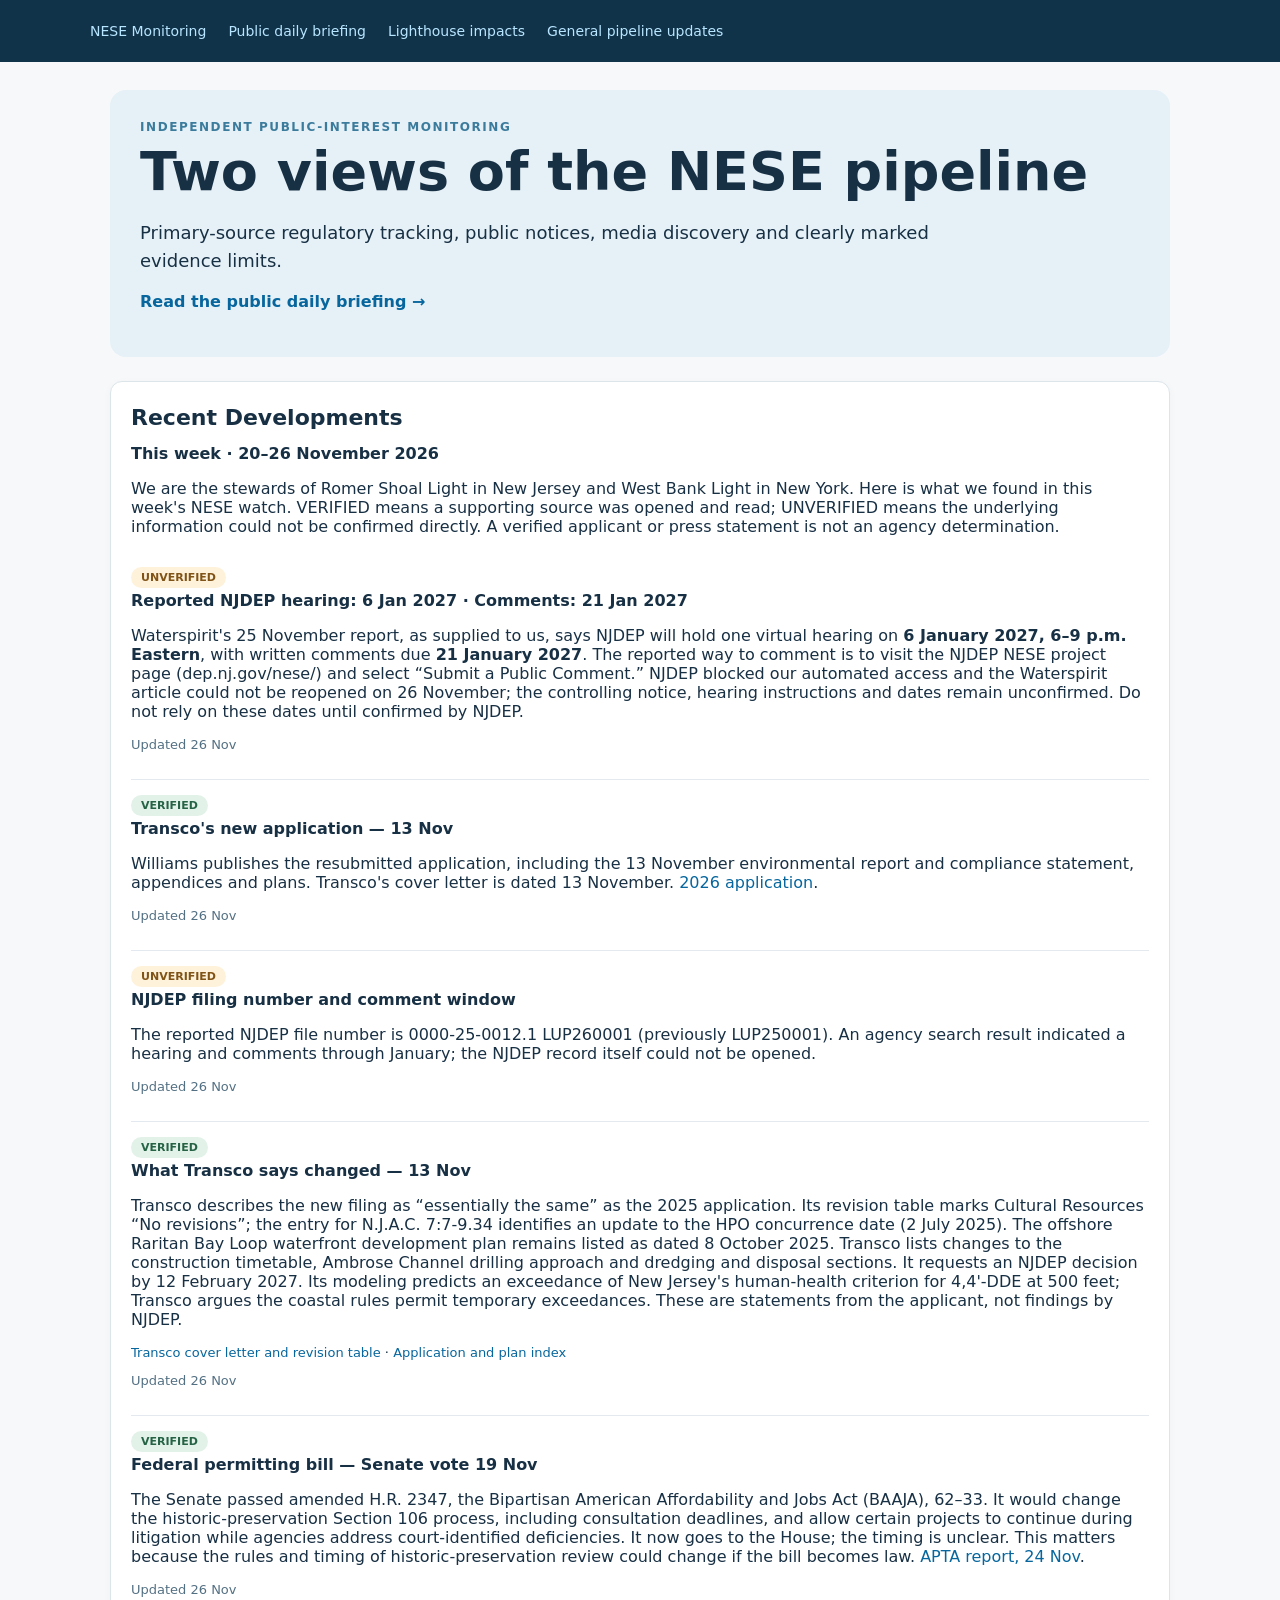
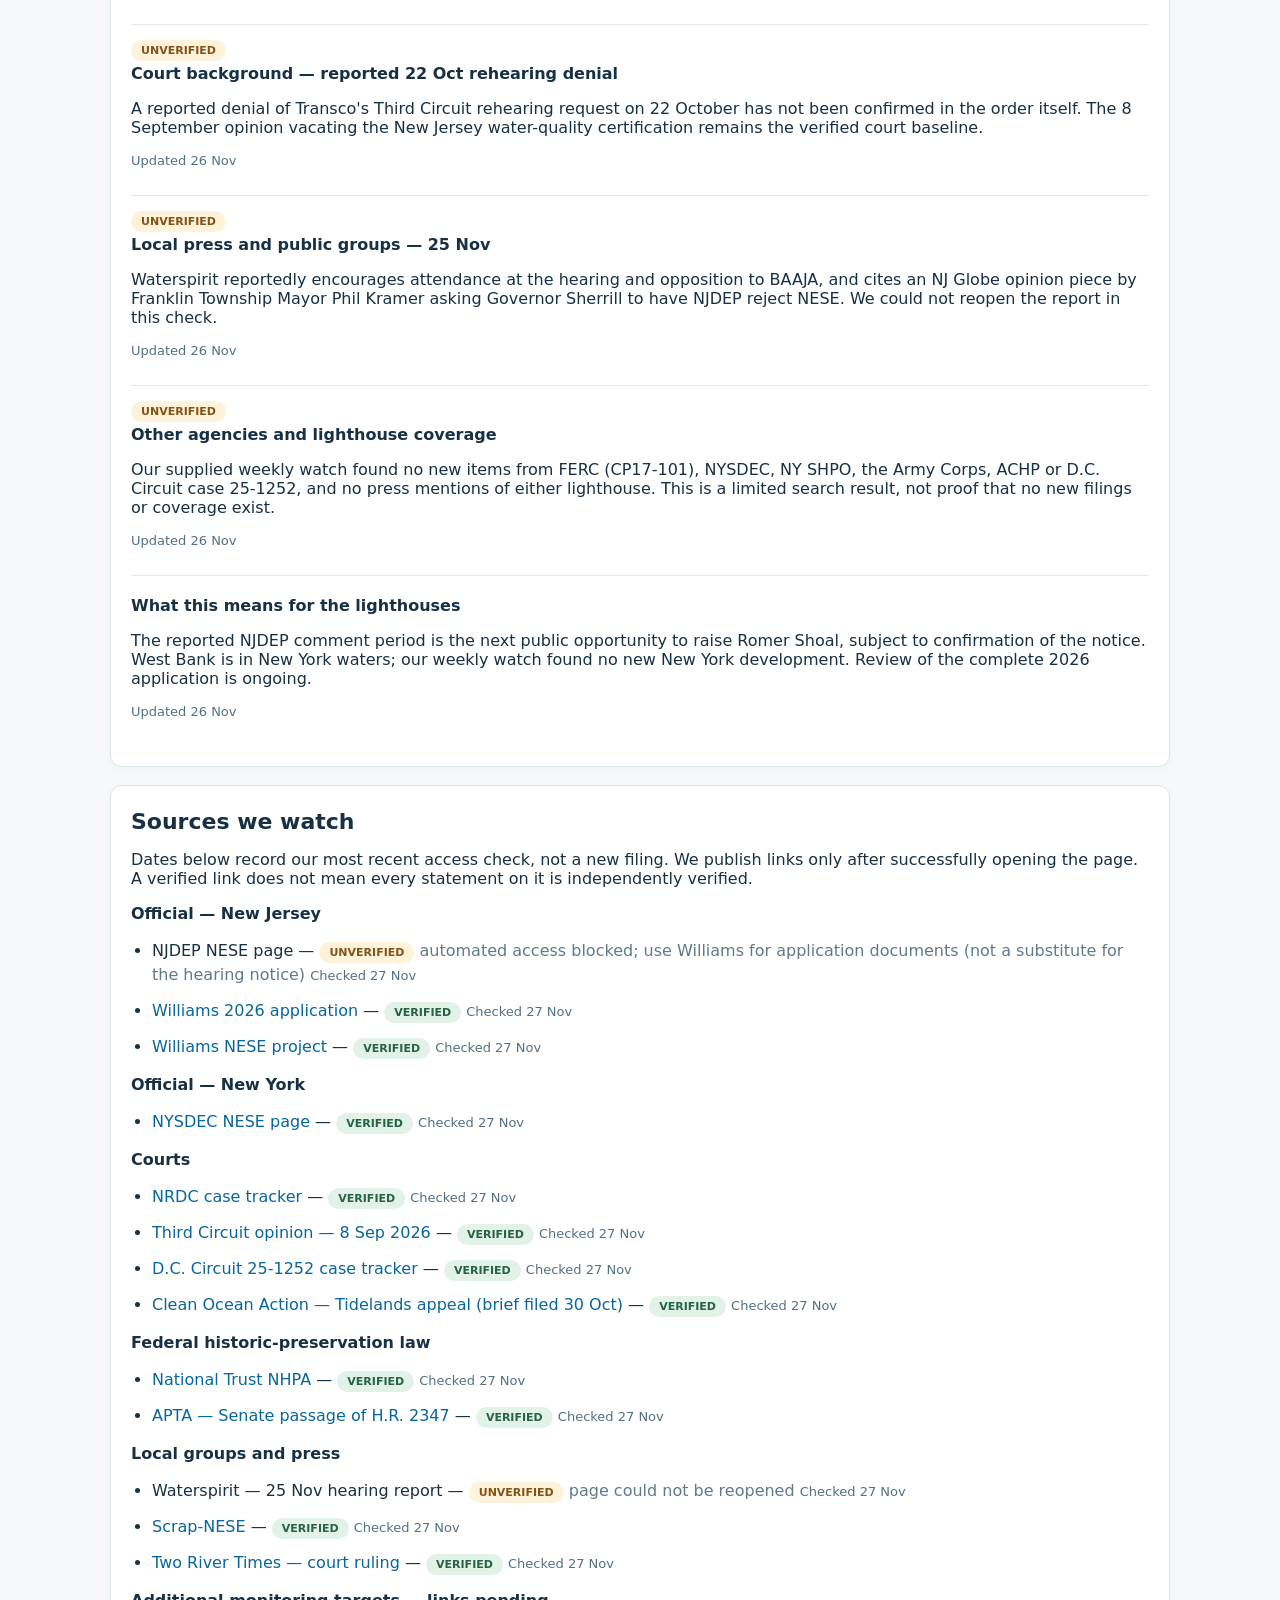
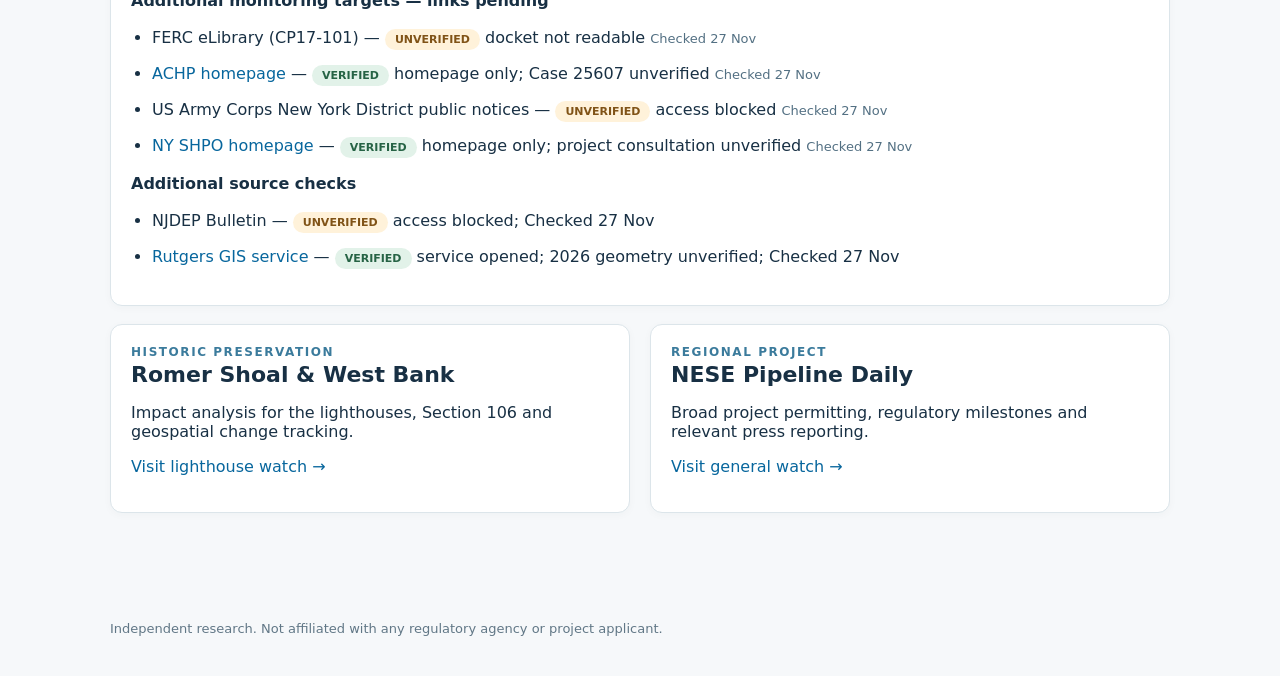
==== commit 3872fe84: "Record reviewed NESE sources and daily briefing for 27 Nov 2026" ====
--- a/index.html
+++ b/index.html
@@ -1 +1 @@
-<!doctype html><html lang="en"><head><meta charset="utf-8"><meta name="viewport" content="width=device-width,initial-scale=1"><title>NESE Independent Monitoring</title><link rel="stylesheet" href="/assets/style.css"></head><body><header><nav><a href="/">NESE Monitoring</a><a href="/briefing/">Public daily briefing</a><a href="/lighthouse/">Lighthouse impacts</a><a href="/pipeline/">General pipeline updates</a></nav></header><main><section class="hero"><div class="eyebrow">Independent public-interest monitoring</div><h1>Two views of the NESE pipeline</h1><p class="lead">Primary-source regulatory tracking, public notices, media discovery and clearly marked evidence limits.</p><p><strong><a href="/briefing/">Read the public daily briefing →</a></strong></p></section><section class="card" id="recent-developments"><h2>Recent Developments</h2><h3>This week · 20–26 November 2026</h3><p>We are the stewards of Romer Shoal Light in New Jersey and West Bank Light in New York. Here is what we found in this week's NESE watch. VERIFIED means a supporting source was opened and read; UNVERIFIED means the underlying information could not be confirmed directly. A verified applicant or press statement is not an agency determination.</p><article class="entry"><span class="tag unverified">UNVERIFIED</span><h3>Reported NJDEP hearing: 6 Jan 2027 · Comments: 21 Jan 2027</h3><p>Waterspirit's 25 November report, as supplied to us, says NJDEP will hold one virtual hearing on <strong>6 January 2027, 6–9 p.m. Eastern</strong>, with written comments due <strong>21 January 2027</strong>. The reported way to comment is to visit the NJDEP NESE project page (dep.nj.gov/nese/) and select “Submit a Public Comment.” NJDEP blocked our automated access and the Waterspirit article could not be reopened on 26 November; the controlling notice, hearing instructions and dates remain unconfirmed. Do not rely on these dates until confirmed by NJDEP.</p><p class="date">Updated 26 Nov</p></article><article class="entry"><span class="tag verified">VERIFIED</span><h3>Transco's new application — 13 Nov</h3><p>Williams publishes the resubmitted application, including the 13 November environmental report and compliance statement, appendices and plans. Transco's cover letter is dated 13 November. <a href="https://www.williams.com/nese-njdep-application/" target="_blank" rel="noopener">2026 application</a>.</p><p class="date">Updated 26 Nov</p></article><article class="entry"><span class="tag unverified">UNVERIFIED</span><h3>NJDEP filing number and comment window</h3><p>The reported NJDEP file number is 0000-25-0012.1 LUP260001 (previously LUP250001). An agency search result indicated a hearing and comments through January; the NJDEP record itself could not be opened.</p><p class="date">Updated 26 Nov</p></article><article class="entry"><span class="tag verified">VERIFIED</span><h3>What Transco says changed — 13 Nov</h3><p>Transco describes the new filing as “essentially the same” as the 2025 application. Its revision table marks Cultural Resources “No revisions”; the entry for N.J.A.C. 7:7-9.34 identifies an update to the HPO concurrence date (2 July 2025). The offshore Raritan Bay Loop waterfront development plan remains listed as dated 8 October 2025. Transco lists changes to the construction timetable, Ambrose Channel drilling approach and dredging and disposal sections. It requests an NJDEP decision by 12 February 2027. Its modeling predicts an exceedance of New Jersey's human-health criterion for 4,4'-DDE at 500 feet; Transco argues the coastal rules permit temporary exceedances. These are statements from the applicant, not findings by NJDEP.</p><p class="source"><a href="https://www.williams.com/wp-content/uploads/sites/14/2026/11/NESE-2-NJDEP_Transmittal-letter-Summary_11.12.2026.pdf" target="_blank" rel="noopener">Transco cover letter and revision table</a> · <a href="https://www.williams.com/nese-njdep-application/" target="_blank" rel="noopener">Application and plan index</a></p><p class="date">Updated 26 Nov</p></article><article class="entry"><span class="tag verified">VERIFIED</span><h3>Federal permitting bill — Senate vote 19 Nov</h3><p>The Senate passed amended H.R. 2347, the Bipartisan American Affordability and Jobs Act (BAAJA), 62–33. It would change the historic-preservation Section 106 process, including consultation deadlines, and allow certain projects to continue during litigation while agencies address court-identified deficiencies. It now goes to the House; the timing is unclear. This matters because the rules and timing of historic-preservation review could change if the bill becomes law. <a href="https://aptapassengertransport.com/senate-passes-bipartisan-permitting-reform-bill-to-accelerate-federal-environmental-review/" target="_blank" rel="noopener">APTA report, 24 Nov</a>.</p><p class="date">Updated 26 Nov</p></article><article class="entry"><span class="tag unverified">UNVERIFIED</span><h3>Court background — reported 22 Oct rehearing denial</h3><p>A reported denial of Transco's Third Circuit rehearing request on 22 October has not been confirmed in the order itself. The 8 September opinion vacating the New Jersey water-quality certification remains the verified court baseline.</p><p class="date">Updated 26 Nov</p></article><article class="entry"><span class="tag unverified">UNVERIFIED</span><h3>Local press and public groups — 25 Nov</h3><p>Waterspirit reportedly encourages attendance at the hearing and opposition to BAAJA, and cites an NJ Globe opinion piece by Franklin Township Mayor Phil Kramer asking Governor Sherrill to have NJDEP reject NESE. We could not reopen the report in this check.</p><p class="date">Updated 26 Nov</p></article><article class="entry"><span class="tag unverified">UNVERIFIED</span><h3>Other agencies and lighthouse coverage</h3><p>Our supplied weekly watch found no new items from FERC (CP17-101), NYSDEC, NY SHPO, the Army Corps, ACHP or D.C. Circuit case 25-1252, and no press mentions of either lighthouse. This is a limited search result, not proof that no new filings or coverage exist.</p><p class="date">Updated 26 Nov</p></article><article class="entry"><h3>What this means for the lighthouses</h3><p>The reported NJDEP comment period is the next public opportunity to raise Romer Shoal, subject to confirmation of the notice. West Bank is in New York waters; our weekly watch found no new New York development. Review of the complete 2026 application is ongoing.</p><p class="date">Updated 26 Nov</p></article></section><section class="card" id="sources-we-watch"><h2>Sources we watch</h2><p>Dates below record our most recent access check, not a new filing. We publish links only after successfully opening the page. A verified link does not mean every statement on it is independently verified.</p><h3>Official — New Jersey</h3><ul class="bullets"><li>NJDEP NESE page — <span class="tag unverified">UNVERIFIED</span> <span class="muted">automated access blocked; use Williams for application documents (not a substitute for the hearing notice)</span> <span class="date">Checked 26 Nov</span></li><li><a href="https://www.williams.com/nese-njdep-application/" target="_blank" rel="noopener">Williams 2026 application</a> — <span class="tag verified">VERIFIED</span> <span class="date">Checked 26 Nov</span></li><li><a href="https://www.williams.com/expansion-project/northeast-supply-enhancement/" target="_blank" rel="noopener">Williams NESE project</a> — <span class="tag verified">VERIFIED</span> <span class="date">Checked 26 Nov</span></li></ul><h3>Official — New York</h3><ul class="bullets"><li><a href="https://dec.ny.gov/environmental-protection/facilities-in-your-neighborhood/northeast-supply-enhancement-project-nese" target="_blank" rel="noopener">NYSDEC NESE page</a> — <span class="tag verified">VERIFIED</span> <span class="date">Checked 26 Nov</span></li></ul><h3>Courts</h3><ul class="bullets"><li><a href="https://www.nrdc.org/court-battles/northeast-supply-enhancement-nese-pipeline-lawsuits" target="_blank" rel="noopener">NRDC case tracker</a> — <span class="tag verified">VERIFIED</span> <span class="date">Checked 26 Nov</span></li><li><a href="https://www2.ca3.uscourts.gov/opinarch/261252p.pdf" target="_blank" rel="noopener">Third Circuit opinion — 8 Sep 2026</a> — <span class="tag verified">VERIFIED</span> <span class="date">Checked 26 Nov</span></li><li><a href="https://www.climatecasechart.com/collections/central-jersey-safe-energy-coalition-v-federal-energy-regulatory-commission_f946" target="_blank" rel="noopener">D.C. Circuit 25-1252 case tracker</a> — <span class="tag verified">VERIFIED</span> <span class="date">Checked 26 Nov</span></li><li><a href="https://cleanoceanaction.org/issues-campaigns/energy/williams-nese-project" target="_blank" rel="noopener">Clean Ocean Action — Tidelands appeal (brief filed 30 Oct)</a> — <span class="tag verified">VERIFIED</span> <span class="date">Checked 26 Nov</span></li></ul><h3>Federal historic-preservation law</h3><ul class="bullets"><li><a href="https://savingplaces.org/nhpa" target="_blank" rel="noopener">National Trust NHPA</a> — <span class="tag verified">VERIFIED</span> <span class="date">Checked 26 Nov</span></li><li><a href="https://aptapassengertransport.com/senate-passes-bipartisan-permitting-reform-bill-to-accelerate-federal-environmental-review/" target="_blank" rel="noopener">APTA — Senate passage of H.R. 2347</a> — <span class="tag verified">VERIFIED</span> <span class="date">Checked 26 Nov</span></li></ul><h3>Local groups and press</h3><ul class="bullets"><li>Waterspirit — 25 Nov hearing report — <span class="tag unverified">UNVERIFIED</span> <span class="muted">page could not be reopened</span> <span class="date">Checked 26 Nov</span></li><li><a href="https://www.scrap-nese.org/" target="_blank" rel="noopener">Scrap-NESE</a> — <span class="tag verified">VERIFIED</span> <span class="date">Checked 26 Nov</span></li><li><a href="https://tworivertimes.com/federal-court-overturns-vital-nese-pipeline-certification/" target="_blank" rel="noopener">Two River Times — court ruling</a> — <span class="tag verified">VERIFIED</span> <span class="date">Checked 26 Nov</span></li></ul><h3>Additional monitoring targets — links pending</h3><ul class="bullets"><li>FERC eLibrary (CP17-101) — <span class="tag unverified">UNVERIFIED</span> <span class="muted">link pending</span> <span class="date">Listed 26 Nov</span></li><li>ACHP (Case 25607) — <span class="tag unverified">UNVERIFIED</span> <span class="muted">link pending</span> <span class="date">Listed 26 Nov</span></li><li>US Army Corps New York District public notices — <span class="tag unverified">UNVERIFIED</span> <span class="muted">link pending</span> <span class="date">Listed 26 Nov</span></li><li>NY SHPO — <span class="tag unverified">UNVERIFIED</span> <span class="muted">link pending</span> <span class="date">Listed 26 Nov</span></li></ul></section><div class="two"><section class="card"><div class="eyebrow">Historic preservation</div><h2>Romer Shoal & West Bank</h2><p>Impact analysis for the lighthouses, Section 106 and geospatial change tracking.</p><p><a href="/lighthouse/">Visit lighthouse watch →</a></p></section><section class="card"><div class="eyebrow">Regional project</div><h2>NESE Pipeline Daily</h2><p>Broad project permitting, regulatory milestones and relevant press reporting.</p><p><a href="/pipeline/">Visit general watch →</a></p></section></div></main><footer>Independent research. Not affiliated with any regulatory agency or project applicant.</footer></body></html>+<!doctype html><html lang="en"><head><meta charset="utf-8"><meta name="viewport" content="width=device-width,initial-scale=1"><title>NESE Independent Monitoring</title><link rel="stylesheet" href="/assets/style.css"></head><body><header><nav><a href="/">NESE Monitoring</a><a href="/briefing/">Public daily briefing</a><a href="/lighthouse/">Lighthouse impacts</a><a href="/pipeline/">General pipeline updates</a></nav></header><main><section class="hero"><div class="eyebrow">Independent public-interest monitoring</div><h1>Two views of the NESE pipeline</h1><p class="lead">Primary-source regulatory tracking, public notices, media discovery and clearly marked evidence limits.</p><p><strong><a href="/briefing/">Read the public daily briefing →</a></strong></p></section><section class="card" id="recent-developments"><h2>Recent Developments</h2><h3>This week · 20–26 November 2026</h3><p>We are the stewards of Romer Shoal Light in New Jersey and West Bank Light in New York. Here is what we found in this week's NESE watch. VERIFIED means a supporting source was opened and read; UNVERIFIED means the underlying information could not be confirmed directly. A verified applicant or press statement is not an agency determination.</p><article class="entry"><span class="tag unverified">UNVERIFIED</span><h3>Reported NJDEP hearing: 6 Jan 2027 · Comments: 21 Jan 2027</h3><p>Waterspirit's 25 November report, as supplied to us, says NJDEP will hold one virtual hearing on <strong>6 January 2027, 6–9 p.m. Eastern</strong>, with written comments due <strong>21 January 2027</strong>. The reported way to comment is to visit the NJDEP NESE project page (dep.nj.gov/nese/) and select “Submit a Public Comment.” NJDEP blocked our automated access and the Waterspirit article could not be reopened on 26 November; the controlling notice, hearing instructions and dates remain unconfirmed. Do not rely on these dates until confirmed by NJDEP.</p><p class="date">Updated 26 Nov</p></article><article class="entry"><span class="tag verified">VERIFIED</span><h3>Transco's new application — 13 Nov</h3><p>Williams publishes the resubmitted application, including the 13 November environmental report and compliance statement, appendices and plans. Transco's cover letter is dated 13 November. <a href="https://www.williams.com/nese-njdep-application/" target="_blank" rel="noopener">2026 application</a>.</p><p class="date">Updated 26 Nov</p></article><article class="entry"><span class="tag unverified">UNVERIFIED</span><h3>NJDEP filing number and comment window</h3><p>The reported NJDEP file number is 0000-25-0012.1 LUP260001 (previously LUP250001). An agency search result indicated a hearing and comments through January; the NJDEP record itself could not be opened.</p><p class="date">Updated 26 Nov</p></article><article class="entry"><span class="tag verified">VERIFIED</span><h3>What Transco says changed — 13 Nov</h3><p>Transco describes the new filing as “essentially the same” as the 2025 application. Its revision table marks Cultural Resources “No revisions”; the entry for N.J.A.C. 7:7-9.34 identifies an update to the HPO concurrence date (2 July 2025). The offshore Raritan Bay Loop waterfront development plan remains listed as dated 8 October 2025. Transco lists changes to the construction timetable, Ambrose Channel drilling approach and dredging and disposal sections. It requests an NJDEP decision by 12 February 2027. Its modeling predicts an exceedance of New Jersey's human-health criterion for 4,4'-DDE at 500 feet; Transco argues the coastal rules permit temporary exceedances. These are statements from the applicant, not findings by NJDEP.</p><p class="source"><a href="https://www.williams.com/wp-content/uploads/sites/14/2026/11/NESE-2-NJDEP_Transmittal-letter-Summary_11.12.2026.pdf" target="_blank" rel="noopener">Transco cover letter and revision table</a> · <a href="https://www.williams.com/nese-njdep-application/" target="_blank" rel="noopener">Application and plan index</a></p><p class="date">Updated 26 Nov</p></article><article class="entry"><span class="tag verified">VERIFIED</span><h3>Federal permitting bill — Senate vote 19 Nov</h3><p>The Senate passed amended H.R. 2347, the Bipartisan American Affordability and Jobs Act (BAAJA), 62–33. It would change the historic-preservation Section 106 process, including consultation deadlines, and allow certain projects to continue during litigation while agencies address court-identified deficiencies. It now goes to the House; the timing is unclear. This matters because the rules and timing of historic-preservation review could change if the bill becomes law. <a href="https://aptapassengertransport.com/senate-passes-bipartisan-permitting-reform-bill-to-accelerate-federal-environmental-review/" target="_blank" rel="noopener">APTA report, 24 Nov</a>.</p><p class="date">Updated 26 Nov</p></article><article class="entry"><span class="tag unverified">UNVERIFIED</span><h3>Court background — reported 22 Oct rehearing denial</h3><p>A reported denial of Transco's Third Circuit rehearing request on 22 October has not been confirmed in the order itself. The 8 September opinion vacating the New Jersey water-quality certification remains the verified court baseline.</p><p class="date">Updated 26 Nov</p></article><article class="entry"><span class="tag unverified">UNVERIFIED</span><h3>Local press and public groups — 25 Nov</h3><p>Waterspirit reportedly encourages attendance at the hearing and opposition to BAAJA, and cites an NJ Globe opinion piece by Franklin Township Mayor Phil Kramer asking Governor Sherrill to have NJDEP reject NESE. We could not reopen the report in this check.</p><p class="date">Updated 26 Nov</p></article><article class="entry"><span class="tag unverified">UNVERIFIED</span><h3>Other agencies and lighthouse coverage</h3><p>Our supplied weekly watch found no new items from FERC (CP17-101), NYSDEC, NY SHPO, the Army Corps, ACHP or D.C. Circuit case 25-1252, and no press mentions of either lighthouse. This is a limited search result, not proof that no new filings or coverage exist.</p><p class="date">Updated 26 Nov</p></article><article class="entry"><h3>What this means for the lighthouses</h3><p>The reported NJDEP comment period is the next public opportunity to raise Romer Shoal, subject to confirmation of the notice. West Bank is in New York waters; our weekly watch found no new New York development. Review of the complete 2026 application is ongoing.</p><p class="date">Updated 26 Nov</p></article></section><section class="card" id="sources-we-watch"><h2>Sources we watch</h2><p>Dates below record our most recent access check, not a new filing. We publish links only after successfully opening the page. A verified link does not mean every statement on it is independently verified.</p><h3>Official — New Jersey</h3><ul class="bullets"><li>NJDEP NESE page — <span class="tag unverified">UNVERIFIED</span> <span class="muted">automated access blocked; use Williams for application documents (not a substitute for the hearing notice)</span> <span class="date">Checked 27 Nov</span></li><li><a href="https://www.williams.com/nese-njdep-application/" target="_blank" rel="noopener">Williams 2026 application</a> — <span class="tag verified">VERIFIED</span> <span class="date">Checked 27 Nov</span></li><li><a href="https://www.williams.com/expansion-project/northeast-supply-enhancement/" target="_blank" rel="noopener">Williams NESE project</a> — <span class="tag verified">VERIFIED</span> <span class="date">Checked 27 Nov</span></li></ul><h3>Official — New York</h3><ul class="bullets"><li><a href="https://dec.ny.gov/environmental-protection/facilities-in-your-neighborhood/northeast-supply-enhancement-project-nese" target="_blank" rel="noopener">NYSDEC NESE page</a> — <span class="tag verified">VERIFIED</span> <span class="date">Checked 27 Nov</span></li></ul><h3>Courts</h3><ul class="bullets"><li><a href="https://www.nrdc.org/court-battles/northeast-supply-enhancement-nese-pipeline-lawsuits" target="_blank" rel="noopener">NRDC case tracker</a> — <span class="tag verified">VERIFIED</span> <span class="date">Checked 27 Nov</span></li><li><a href="https://www2.ca3.uscourts.gov/opinarch/261252p.pdf" target="_blank" rel="noopener">Third Circuit opinion — 8 Sep 2026</a> — <span class="tag verified">VERIFIED</span> <span class="date">Checked 27 Nov</span></li><li><a href="https://www.climatecasechart.com/collections/central-jersey-safe-energy-coalition-v-federal-energy-regulatory-commission_f946" target="_blank" rel="noopener">D.C. Circuit 25-1252 case tracker</a> — <span class="tag verified">VERIFIED</span> <span class="date">Checked 27 Nov</span></li><li><a href="https://cleanoceanaction.org/issues-campaigns/energy/williams-nese-project" target="_blank" rel="noopener">Clean Ocean Action — Tidelands appeal (brief filed 30 Oct)</a> — <span class="tag verified">VERIFIED</span> <span class="date">Checked 27 Nov</span></li></ul><h3>Federal historic-preservation law</h3><ul class="bullets"><li><a href="https://savingplaces.org/nhpa" target="_blank" rel="noopener">National Trust NHPA</a> — <span class="tag verified">VERIFIED</span> <span class="date">Checked 27 Nov</span></li><li><a href="https://aptapassengertransport.com/senate-passes-bipartisan-permitting-reform-bill-to-accelerate-federal-environmental-review/" target="_blank" rel="noopener">APTA — Senate passage of H.R. 2347</a> — <span class="tag verified">VERIFIED</span> <span class="date">Checked 27 Nov</span></li></ul><h3>Local groups and press</h3><ul class="bullets"><li>Waterspirit — 25 Nov hearing report — <span class="tag unverified">UNVERIFIED</span> <span class="muted">page could not be reopened</span> <span class="date">Checked 27 Nov</span></li><li><a href="https://www.scrap-nese.org/" target="_blank" rel="noopener">Scrap-NESE</a> — <span class="tag verified">VERIFIED</span> <span class="date">Checked 27 Nov</span></li><li><a href="https://tworivertimes.com/federal-court-overturns-vital-nese-pipeline-certification/" target="_blank" rel="noopener">Two River Times — court ruling</a> — <span class="tag verified">VERIFIED</span> <span class="date">Checked 27 Nov</span></li></ul><h3>Additional monitoring targets — links pending</h3><ul class="bullets"><li>FERC eLibrary (CP17-101) — <span class="tag unverified">UNVERIFIED</span> docket not readable <span class="date">Checked 27 Nov</span></li><li><a href="https://www.achp.gov/">ACHP homepage</a> — <span class="tag verified">VERIFIED</span> homepage only; Case 25607 unverified <span class="date">Checked 27 Nov</span></li><li>US Army Corps New York District public notices — <span class="tag unverified">UNVERIFIED</span> access blocked <span class="date">Checked 27 Nov</span></li><li><a href="https://parks.ny.gov/preservation/shpo">NY SHPO homepage</a> — <span class="tag verified">VERIFIED</span> homepage only; project consultation unverified <span class="date">Checked 27 Nov</span></li></ul><h3>Additional source checks</h3><ul class="bullets"><li>NJDEP Bulletin — <span class="tag unverified">UNVERIFIED</span> access blocked; Checked 27 Nov</li><li><a href="https://oceandata.rad.rutgers.edu/arcgis/rest/services/Maritime/NJDEP_NJ_NESEProject_11_2025/MapServer">Rutgers GIS service</a> — <span class="tag verified">VERIFIED</span> service opened; 2026 geometry unverified; Checked 27 Nov</li></ul></section><div class="two"><section class="card"><div class="eyebrow">Historic preservation</div><h2>Romer Shoal & West Bank</h2><p>Impact analysis for the lighthouses, Section 106 and geospatial change tracking.</p><p><a href="/lighthouse/">Visit lighthouse watch →</a></p></section><section class="card"><div class="eyebrow">Regional project</div><h2>NESE Pipeline Daily</h2><p>Broad project permitting, regulatory milestones and relevant press reporting.</p><p><a href="/pipeline/">Visit general watch →</a></p></section></div></main><footer>Independent research. Not affiliated with any regulatory agency or project applicant.</footer></body></html>
